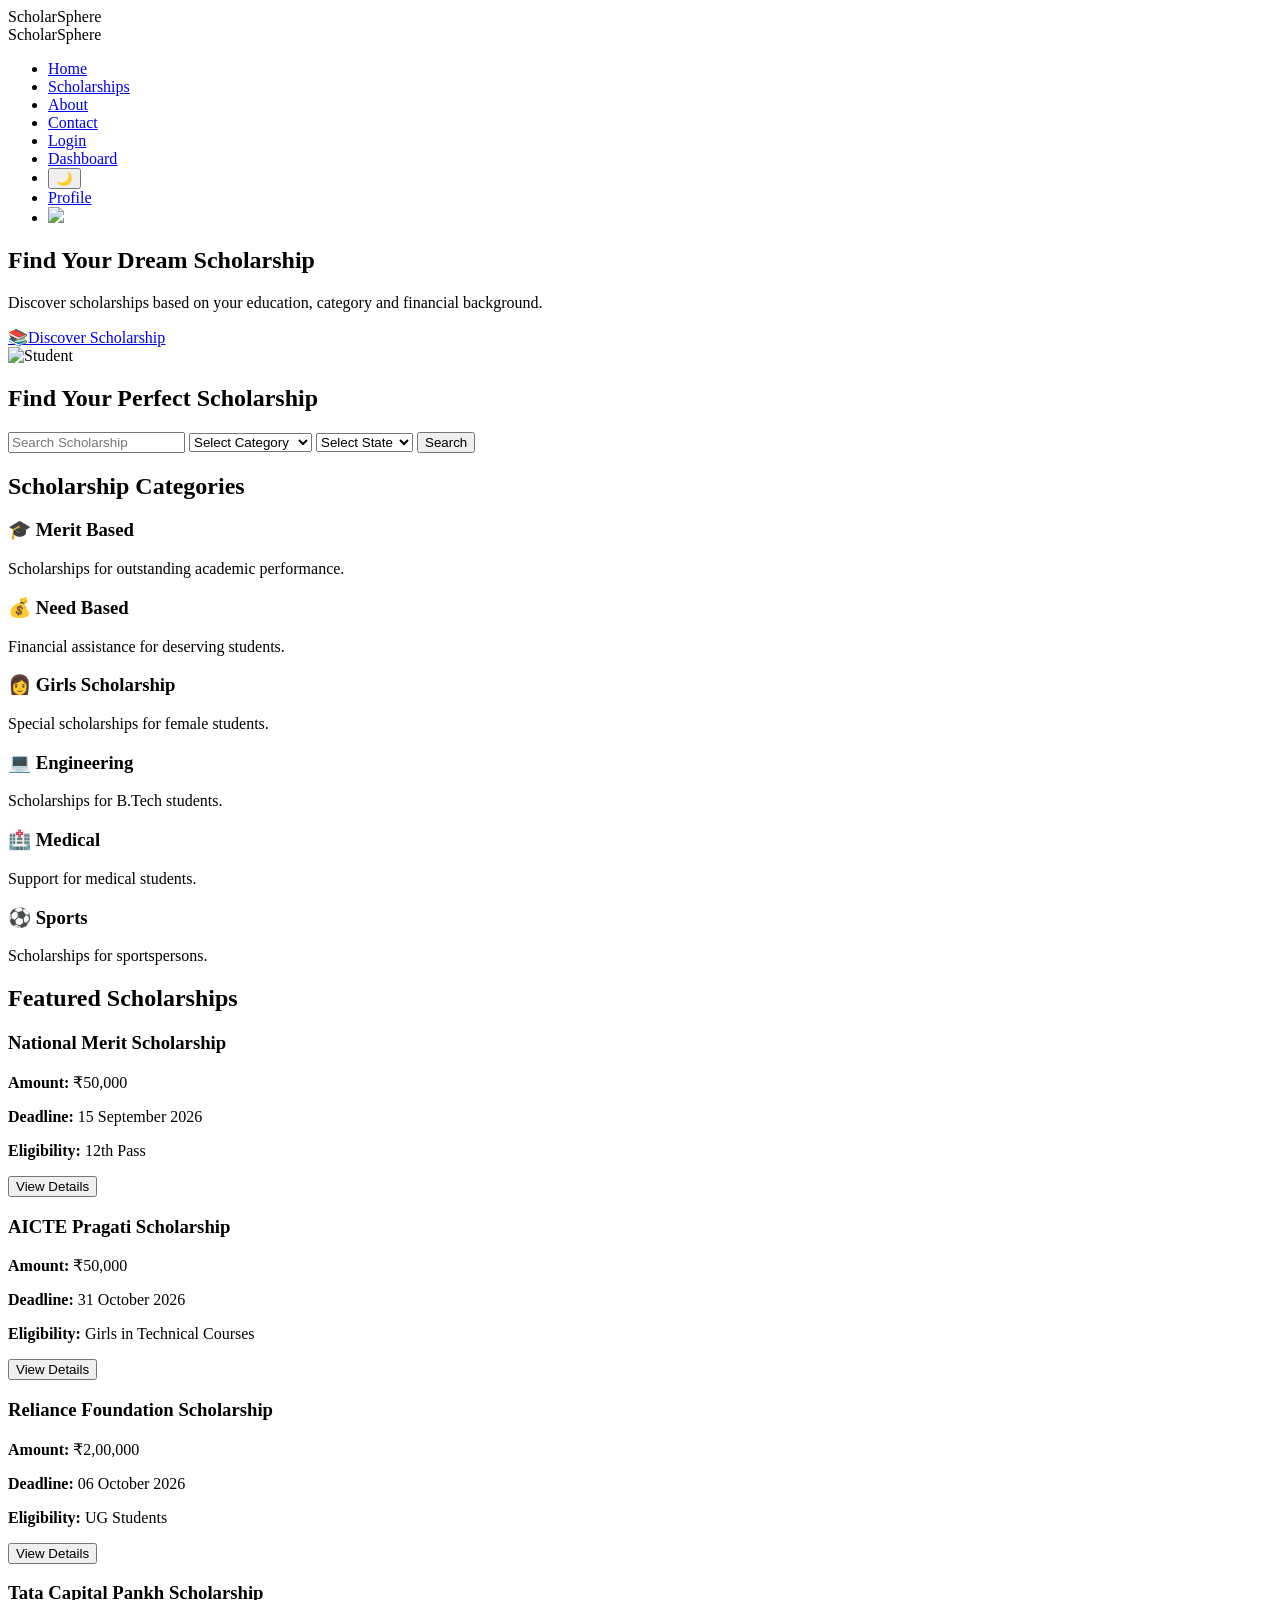
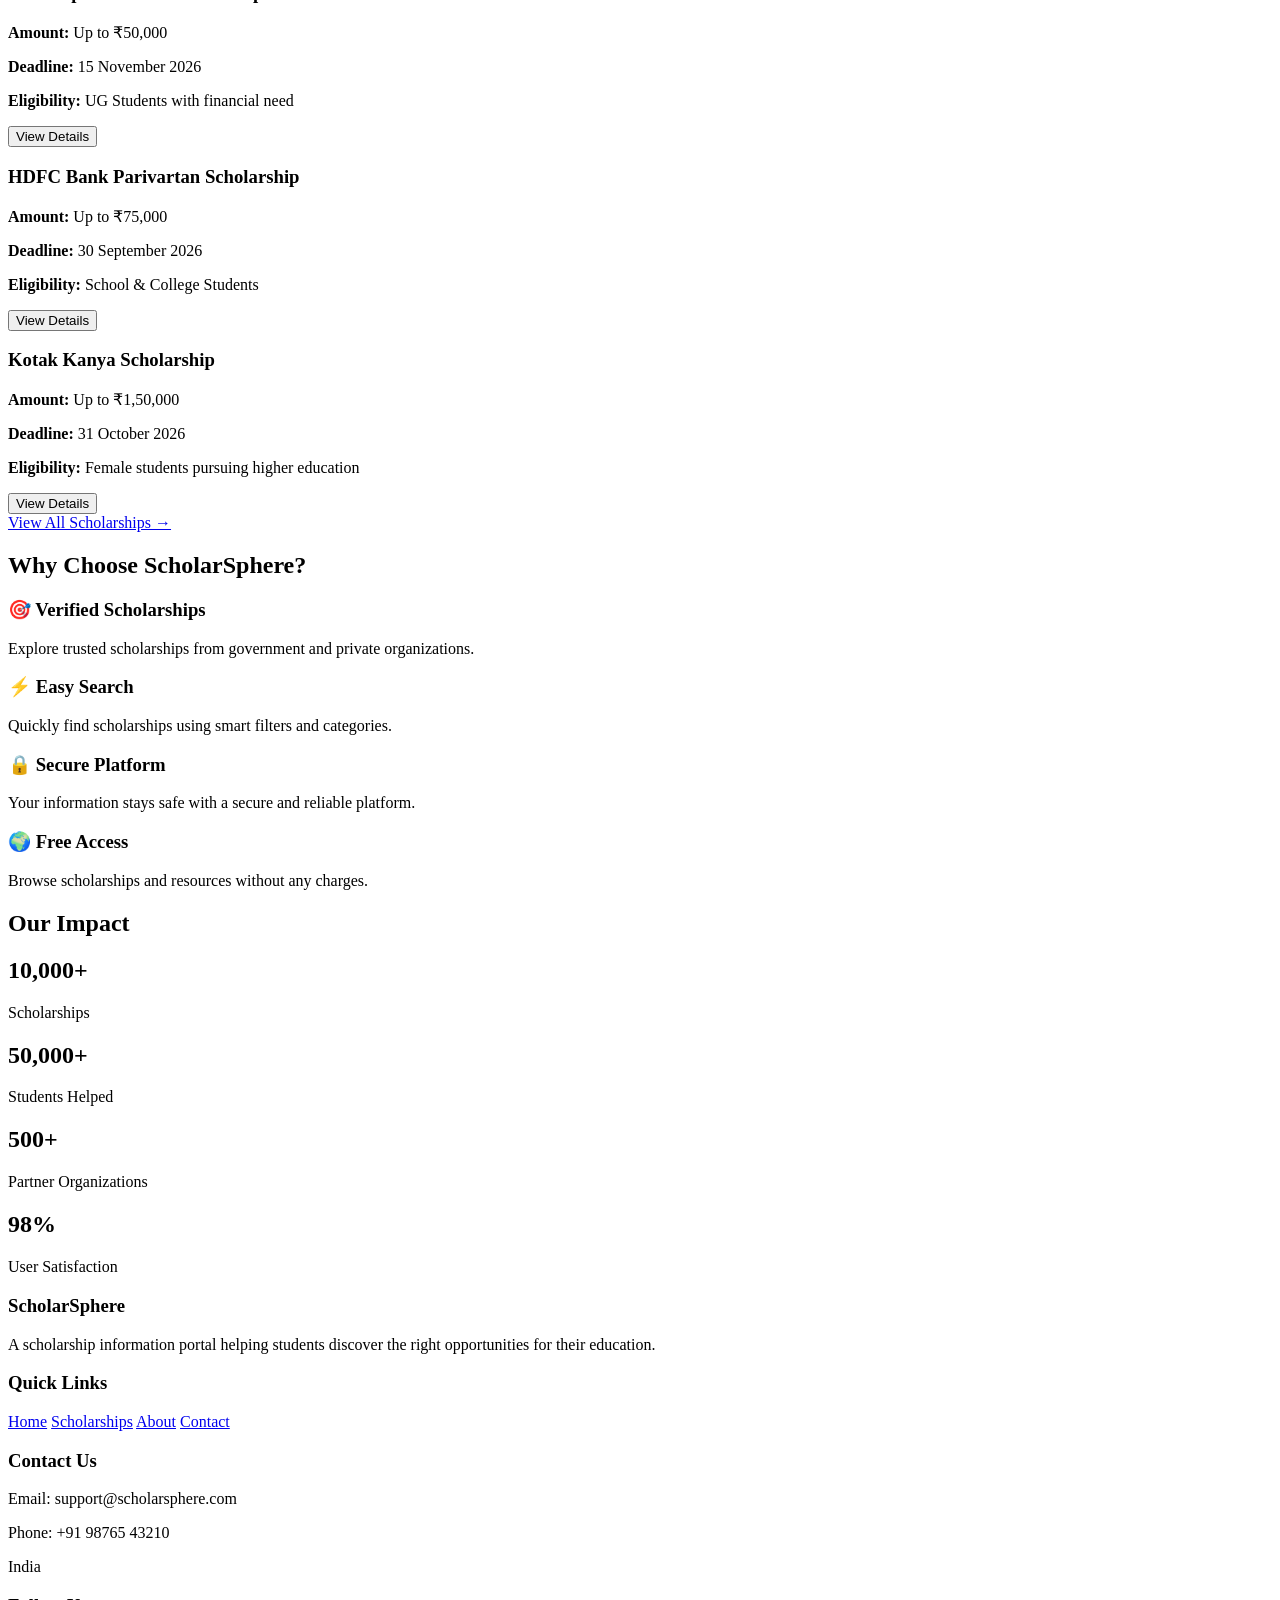
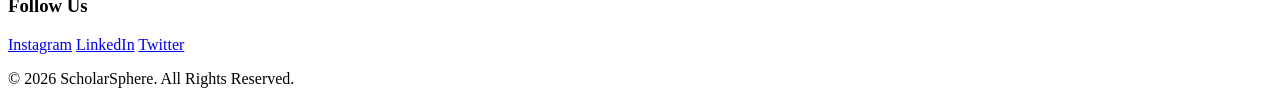
==== index.html @ 80c29203 "Upload latest ScholarSphere project" ====
<!DOCTYPE html>
<html lang="en">
<head>
    <meta charset="UTF-8">
    <meta name="viewport" content="width=device-width, initial-scale=1.0">
    <title>ScholarSphere - Scholarship Information Portal</title>

    <!-- Google Font -->
    <link rel="preconnect" href="https://fonts.googleapis.com">
    <link href="https://fonts.googleapis.com/css2?family=Poppins:wght@300;400;500;600;700&display=swap" rel="stylesheet">
    <link rel="stylesheet" href="https://unpkg.com/aos@2.3.4/dist/aos.css">
    

    <!-- CSS -->
    <link rel="stylesheet" href="css/style.css">
</head>

<body>
    <div class="loader">

    <div class="loader-logo">
        ScholarSphere
    </div>

    <div class="spinner"></div>

</div>

<header>

<nav class="navbar">

<div class="logo">
ScholarSphere
</div>

<ul class="nav-links">

    
<li><a href="home.html">Home</a></li>

<li><a href="scholarships.html">Scholarships</a></li>

<li><a href="about.html">About</a></li>

<li><a href="contact.html">Contact</a></li>

<li><a href="login.html">Login</a></li>

<li><a href="dashboard.html">Dashboard</a></li>

<li>
<button id="darkToggle" class="dark-toggle">
🌙
</button>
</li> 

<li><a href="profile.html">Profile</a></li>

<li>
    <a href="profile.html">
        <img src="images/profile.png" id="navProfileImage" class="nav-profile">
    </a>
</li>
</ul>

</nav>

</header>

<section class="hero" data-aos="fade-up">

<div class="hero-text">

<h1>
Find Your Dream Scholarship
</h1>

<p>
Discover scholarships based on your education, category and financial background.
</p>

<a href="scholarships.html" class="btn">
    📚Discover Scholarship
</a>
</div>

<div class="hero-image">

<img src="images/student.png" alt="Student">

</div>



  </section>

<!-- Search Section --> 

<section class="search-section" data-aos="fade-up">
<h2>Find Your Perfect Scholarship</h2>

<div class="search-box home-search">

<input id="homeSearchInput" type="text" placeholder="Search Scholarship">

<select id="categoryFilter">

<option value="all">Select Category</option>

<option value="merit">Merit Based</option>

<option value="need">Need Based</option>

<option value="girls">Girls Scholarship</option>

<option value="engineering">Engineering</option>

<option value="medical">Medical</option>

<option value="sports">Sports</option>

<option value="government">Government</option>

<option value="private">Private</option>

</select>

<select>
<option>Select State</option>
<option>Rajasthan</option>
<option>Delhi</option>
<option>Punjab</option>
<option>Maharashtra</option>
<option>Gujarat</option>
</select>

<button>Search</button>

</div>

</section>

<!-- Scholarship Categories -->

<section class="categories" data-aos="zoom-in">
<h2>Scholarship Categories</h2>

<div class="category-container">

<div class="category-card">
<h3>🎓 Merit Based</h3>
<p>Scholarships for outstanding academic performance.</p>
</div>

<div class="category-card">
<h3>💰 Need Based</h3>
<p>Financial assistance for deserving students.</p>
</div>

<div class="category-card">
<h3>👩 Girls Scholarship</h3>
<p>Special scholarships for female students.</p>
</div>

<div class="category-card">
<h3>💻 Engineering</h3>
<p>Scholarships for B.Tech students.</p>
</div>

<div class="category-card">
<h3>🏥 Medical</h3>
<p>Support for medical students.</p>
</div>

<div class="category-card">
<h3>⚽ Sports</h3>
<p>Scholarships for sportspersons.</p>
</div>

</div>

</section>

<!-- Featured Scholarships -->

<section class="featured" data-aos="fade-right">
<h2>Featured Scholarships</h2>

<div class="scholarship-container">

<div class="scholarship-card">
<h3>National Merit Scholarship</h3>
<p><strong>Amount:</strong> ₹50,000</p>
<p><strong>Deadline:</strong> 15 September 2026</p>
<p><strong>Eligibility:</strong> 12th Pass</p>
<button>View Details</button>
</div>

<div class="scholarship-card">
<h3>AICTE Pragati Scholarship</h3>
<p><strong>Amount:</strong> ₹50,000</p>
<p><strong>Deadline:</strong> 31 October 2026</p>
<p><strong>Eligibility:</strong> Girls in Technical Courses</p>
<button>View Details</button>
</div>

<div class="scholarship-card">
<h3>Reliance Foundation Scholarship</h3>
<p><strong>Amount:</strong> ₹2,00,000</p>
<p><strong>Deadline:</strong> 06 October 2026</p>
<p><strong>Eligibility:</strong> UG Students</p>
<button>View Details</button>
</div>

<div class="scholarship-card">
<h3>Tata Capital Pankh Scholarship</h3>
<p><strong>Amount:</strong> Up to ₹50,000</p>
<p><strong>Deadline:</strong> 15 November 2026</p>
<p><strong>Eligibility:</strong> UG Students with financial need</p>
<button>View Details</button>
</div>


<div class="scholarship-card">
<h3>HDFC Bank Parivartan Scholarship</h3>
<p><strong>Amount:</strong> Up to ₹75,000</p>
<p><strong>Deadline:</strong> 30 September 2026</p>
<p><strong>Eligibility:</strong> School & College Students</p>
<button>View Details</button>
</div>


<div class="scholarship-card">
<h3>Kotak Kanya Scholarship</h3>
<p><strong>Amount:</strong> Up to ₹1,50,000</p>
<p><strong>Deadline:</strong> 31 October 2026</p>
<p><strong>Eligibility:</strong> Female students pursuing higher education</p>
<button>View Details</button>
</div>



<a href="scholarships.html" class="view-btn">
    View All Scholarships →
</a>



</div>

</section>
<!-- Why Choose Us -->

<section class="why-us" data-aos="fade-left">

<h2>Why Choose ScholarSphere?</h2>

<div class="why-container">

<div class="why-card">
<h3>🎯 Verified Scholarships</h3>
<p>Explore trusted scholarships from government and private organizations.</p>
</div>

<div class="why-card">
<h3>⚡ Easy Search</h3>
<p>Quickly find scholarships using smart filters and categories.</p>
</div>

<div class="why-card">
<h3>🔒 Secure Platform</h3>
<p>Your information stays safe with a secure and reliable platform.</p>
</div>

<div class="why-card">
<h3>🌍 Free Access</h3>
<p>Browse scholarships and resources without any charges.</p>
</div>

</div>

</section>

<script src="https://unpkg.com/aos@2.3.4/dist/aos.js"></script>

<script>
AOS.init({
    duration:1000,
    once:true
});
</script>

<!-- Statistics Section -->

<section class="stats" data-aos="zoom-in">

    <h2>Our Impact</h2>

    <div class="stats-container">

        <div class="stat-card">
            <h1>10,000+</h1>
            <p>Scholarships</p>
        </div>

        <div class="stat-card">
            <h1>50,000+</h1>
            <p>Students Helped</p>
        </div>

        <div class="stat-card">
            <h1>500+</h1>
            <p>Partner Organizations</p>
        </div>

        <div class="stat-card">
            <h1>98%</h1>
            <p>User Satisfaction</p>
        </div>

    </div>

</section>

<script src="js/script.js"></script>

<footer class="footer">

<div class="footer-container">


<div class="footer-box">

<h3>ScholarSphere</h3>

<p>
A scholarship information portal helping students
discover the right opportunities for their education.
</p>

</div>



<div class="footer-box">

<h3>Quick Links</h3>

<a href="index.html">Home</a>

<a href="scholarships.html">Scholarships</a>

<a href="about.html">About</a>

<a href="contact.html">Contact</a>

</div>



<div class="footer-box">

<h3>Contact Us</h3>

<p>Email: support@scholarsphere.com</p>

<p>Phone: +91 98765 43210</p>

<p>India</p>

</div>



<div class="footer-box">

<h3>Follow Us</h3>

<a href="#">Instagram</a>

<a href="#">LinkedIn</a>

<a href="#">Twitter</a>

</div>


</div>



<div class="footer-bottom">

<p>
© 2026 ScholarSphere. All Rights Reserved.
</p>

</div>


</footer>
</body>
</html>
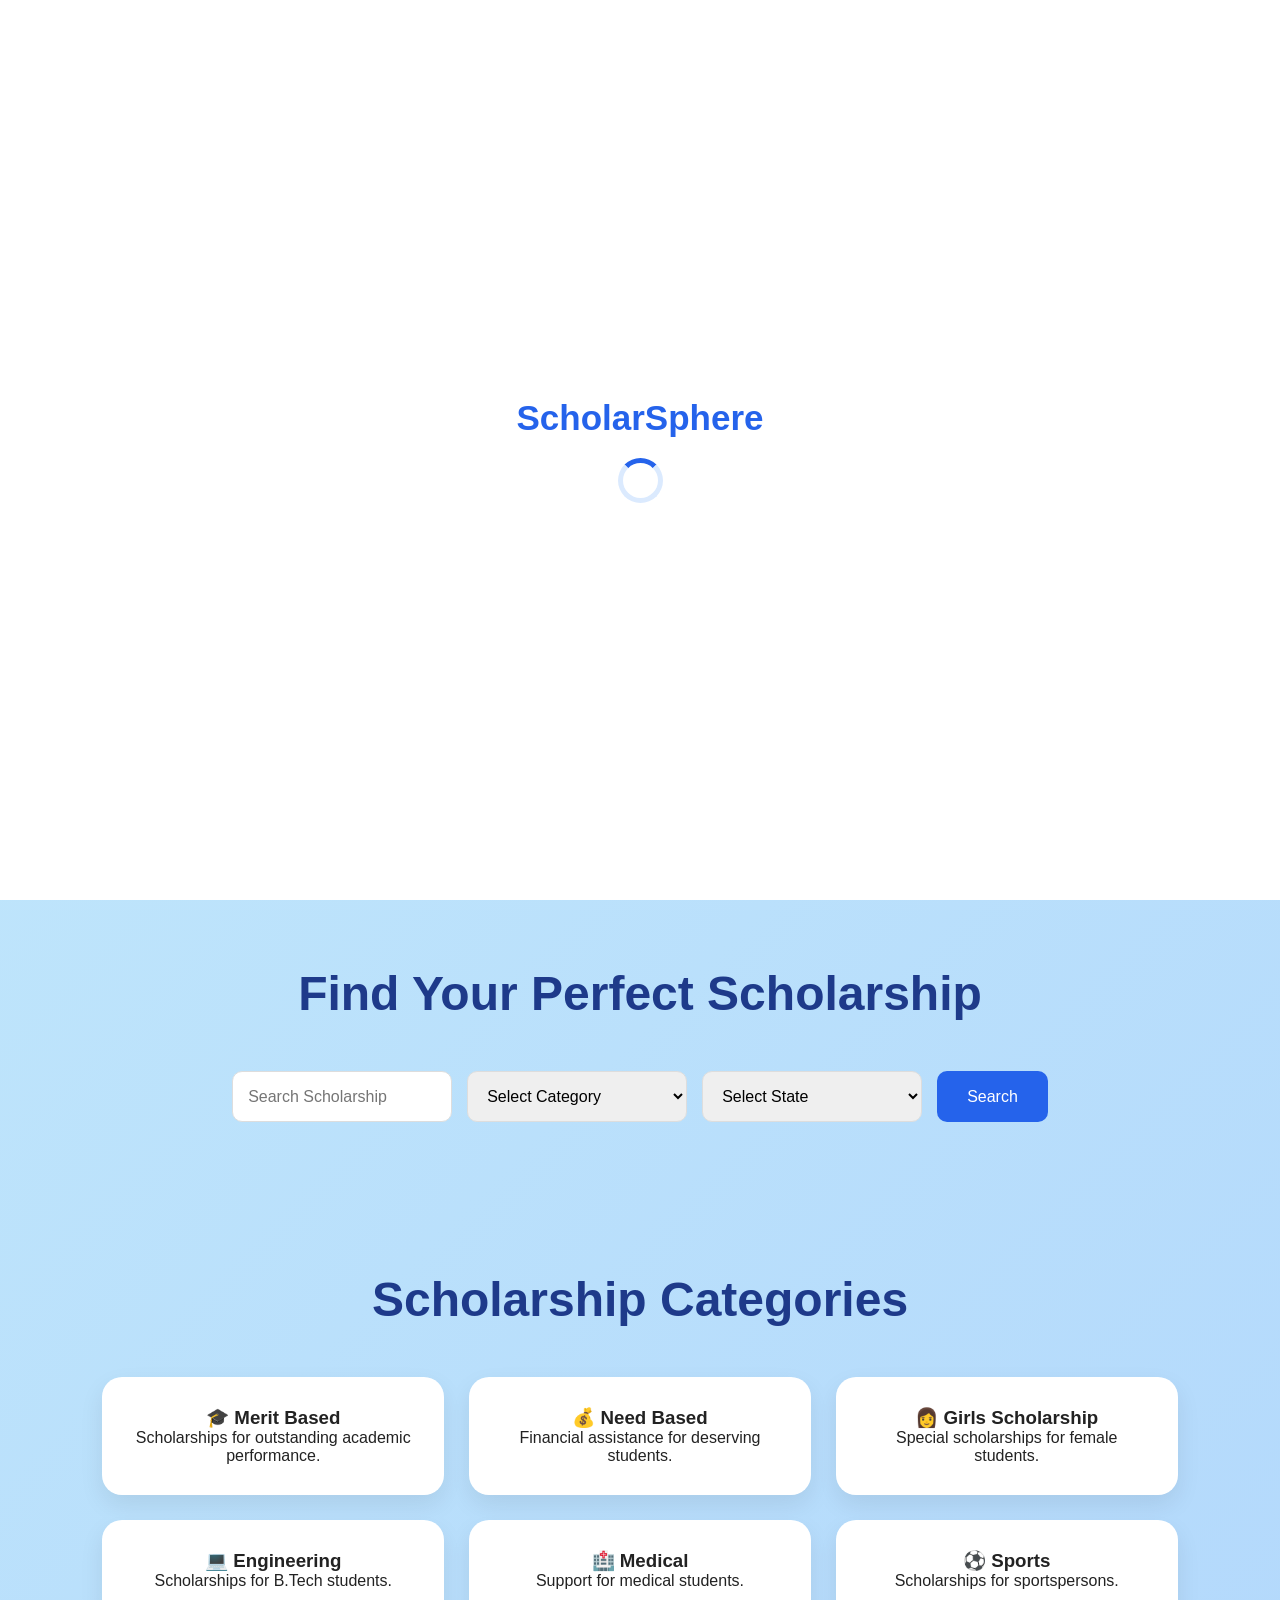
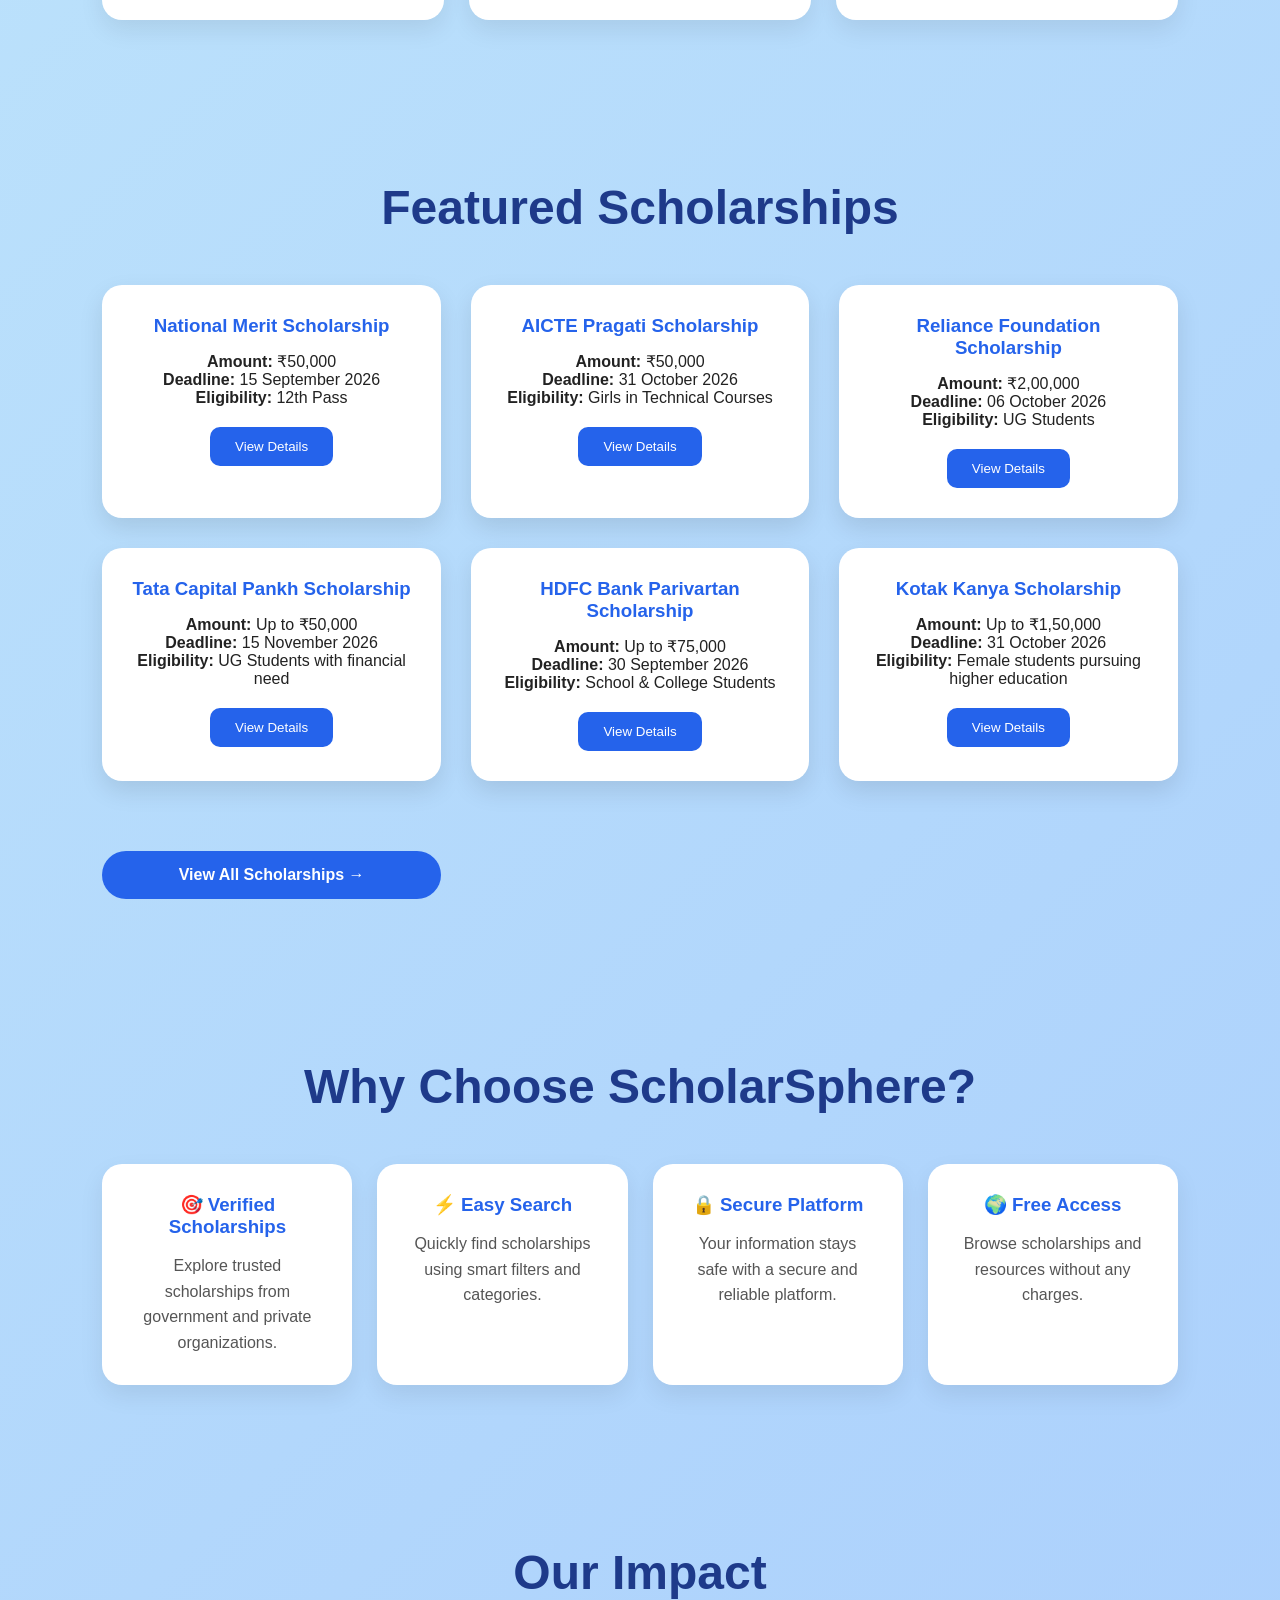
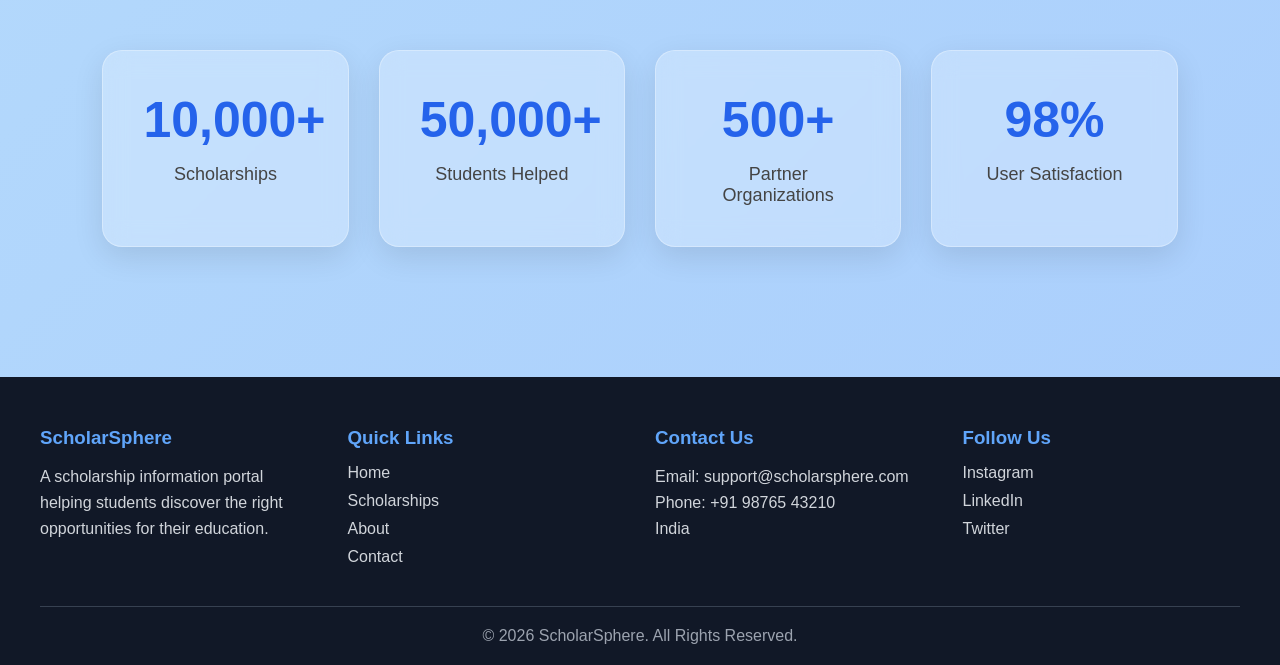
==== commit 8de6703c: "Update index.html" ====
--- a/index.html
+++ b/index.html
@@ -12,7 +12,8 @@
     
 
     <!-- CSS -->
-    <link rel="stylesheet" href="css/style.css">
+    <link rel="stylesheet" href="style.css">
+<link rel="stylesheet" href="responsive.css">
 </head>
 
 <body>
--- a/style.css
+++ b/style.css
@@ -0,0 +1,1488 @@
+/* Google Font */
+*{
+    margin:0;
+    padding:0;
+    box-sizing:border-box;
+    font-family:'Poppins',sans-serif;
+}
+
+body{
+    background: linear-gradient(-45deg, #ff9a9e, #fad0c4, #a1c4fd, #c2e9fb);
+    background-size: 400% 400%;
+    animation: bgMove 6s ease infinite;
+    color:#222;
+}
+/* Navbar */
+
+.navbar{
+    display:flex;
+    justify-content:space-between;
+    align-items:center;
+    padding:20px 8%;
+    background:linear-gradient(90deg,#2563eb,#4f46e5);
+    position:sticky;
+    top:0;
+    z-index:1000;
+}
+
+.logo{
+    color:white;
+    font-size:30px;
+    font-weight:700;
+}
+
+.nav-links{
+    display:flex;
+    list-style:none;
+}
+
+.nav-links li{
+    margin-left:30px;
+}
+
+.nav-links a{
+    color:white;
+    text-decoration:none;
+    font-weight:500;
+    transition:.3s;
+}
+
+.nav-links a:hover{
+    color:#ffd54f;
+}
+
+/* Hero Section */
+
+.hero{
+    display:flex;
+    justify-content:space-between;
+    align-items:center;
+    padding:70px 8%;
+    min-height:90vh;
+}
+
+.hero-text{
+    width:50%;
+}
+
+.hero-text h1{
+    font-size:55px;
+    background:linear-gradient(90deg,#2563eb,#7c3aed,#06b6d4);
+    background-size:300%;
+    -webkit-background-clip:text;
+    -webkit-text-fill-color:transparent;
+    animation:gradientText 5s linear infinite;
+    margin-bottom:20px;
+}
+
+@keyframes gradientText{
+
+0%{
+background-position:0%;
+}
+
+100%{
+background-position:300%;
+}
+
+}
+.hero-text p{
+    font-size:18px;
+    line-height:30px;
+    margin-bottom:35px;
+    color:#555;
+}
+
+.btn{
+    background:#2563eb;
+    color:white;
+    padding:15px 35px;
+    border-radius:50px;
+    text-decoration:none;
+    font-weight:600;
+    transition:.3s;
+}
+
+.btn:hover{
+    background:#1d4ed8;
+    box-shadow:0 10px 25px rgba(37,99,235,.3);
+}
+
+.hero-image{
+    width:45%;
+}
+
+.hero-image img{
+    width:100%;
+    border-radius:25px;
+    box-shadow:0 20px 40px rgba(0,0,0,.15);
+}
+
+/* Responsive */
+
+@media(max-width:768px){
+
+.hero{
+    flex-direction:column;
+    text-align:center;
+}
+
+.hero-text{
+    width:100%;
+}
+
+.hero-image{
+    width:90%;
+    margin-top:40px;
+}
+
+.hero-text h1{
+    font-size:40px;
+}
+
+.navbar{
+    flex-direction:column;
+}
+
+.nav-links{
+    margin-top:20px;
+}
+
+.nav-links li{
+    margin:0 10px;
+}
+
+}
+
+/* Search Section */
+
+.search-section{
+padding:70px 8%;
+text-align:center;
+background:transparent;
+}
+.search-box{
+display:flex;
+justify-content:center;
+gap:15px;
+margin-top:30px;
+flex-wrap:wrap;
+}
+
+.search-box input,
+.search-box select{
+padding:15px;
+width:220px;
+border:1px solid #ddd;
+border-radius:10px;
+font-size:16px;
+}
+
+.search-box button{
+padding:15px 30px;
+background:#2563eb;
+color:white;
+border:none;
+border-radius:10px;
+cursor:pointer;
+font-size:16px;
+}
+
+.search-box button:hover{
+background:#1d4ed8;
+}
+
+/* Categories */
+
+.categories{
+padding:80px 8%;
+background:transparent;
+text-align:center;
+}
+
+.category-container{
+display:grid;
+grid-template-columns:repeat(3,1fr);
+gap:25px;
+margin-top:40px;
+}
+
+.category-card{
+background:white;
+padding:30px;
+border-radius:20px;
+box-shadow:0 10px 25px rgba(0,0,0,.08);
+transition:.3s;
+}
+
+.category-card:hover{
+transform:translateY(-10px);
+}
+
+/* Featured */
+
+.featured{
+padding:80px 8%;
+text-align:center;
+}
+
+.scholarship-container{
+display:grid;
+grid-template-columns:repeat(3,1fr);
+gap:30px;
+margin-top:40px;
+}
+
+.scholarship-card{
+background:white;
+padding:30px;
+border-radius:20px;
+box-shadow:0 10px 30px rgba(0,0,0,.1);
+}
+
+.scholarship-card button{
+margin-top:20px;
+padding:12px 25px;
+background:#2563eb;
+color:white;
+border:none;
+border-radius:10px;
+cursor:pointer;
+}
+
+.scholarship-card button:hover{
+background:#1d4ed8;
+}
+
+/* Why Choose Us */
+
+.why-us{
+    padding:80px 8%;
+    background:transparent;
+    text-align:center;
+}
+
+.why-us h2{
+    font-size:36px;
+    color:#1e3a8a;
+    margin-bottom:40px;
+}
+
+.why-container{
+    display:grid;
+    grid-template-columns:repeat(auto-fit,minmax(250px,1fr));
+    gap:25px;
+}
+
+.why-card{
+    background:white;
+    padding:30px;
+    border-radius:20px;
+    box-shadow:0 10px 25px rgba(0,0,0,0.08);
+    transition:0.3s;
+}
+
+.why-card:hover{
+    transform:translateY(-10px);
+}
+
+.why-card h3{
+    color:#2563eb;
+    margin-bottom:15px;
+}
+
+.why-card p{
+    color:#555;
+    line-height:1.6;
+}
+
+.hero-image img{
+    width:100%;
+    border-radius:25px;
+    box-shadow:0 20px 40px rgba(0,0,0,.15);
+    animation: float 4s ease-in-out infinite;
+}
+
+@keyframes float{
+    0%{
+        transform:translateY(0px);
+    }
+    50%{
+        transform:translateY(-20px);
+    }
+    100%{
+        transform:translateY(0px);
+    }
+}
+@keyframes bgMove{
+
+0%{
+background-position:0% 50%;
+}
+
+50%{
+background-position:100% 50%;
+}
+
+100%{
+background-position:0% 50%;
+}
+
+}
+
+.hero{
+background:transparent;
+}
+
+/* Statistics */
+
+.stats{
+    padding:80px 8%;
+    text-align:center;
+}
+
+.stats h2{
+    font-size:40px;
+    color:#1e3a8a;
+    margin-bottom:50px;
+}
+
+.stats-container{
+    display:grid;
+    grid-template-columns:repeat(auto-fit,minmax(220px,1fr));
+    gap:30px;
+}
+
+.stat-card{
+    background:rgba(255,255,255,0.25);
+    backdrop-filter:blur(12px);
+    -webkit-backdrop-filter:blur(12px);
+    border-radius:20px;
+    padding:40px;
+    border:1px solid rgba(255,255,255,0.3);
+    transition:0.4s;
+    box-shadow:0 10px 30px rgba(0,0,0,0.1);
+}
+
+.stat-card:hover{
+    transform:translateY(-15px) scale(1.05);
+    box-shadow:0 20px 40px rgba(37,99,235,0.25);
+}
+
+.stat-card h1{
+    font-size:50px;
+    color:#2563eb;
+}
+
+.stat-card p{
+    margin-top:15px;
+    font-size:18px;
+    color:#444;
+}
+
+
+.search-section h2,
+.categories h2,
+.featured h2,
+.why-us h2,
+.stats h2{
+    width:100%;
+    display:block;
+    text-align:center !important;
+    font-size:48px;
+    font-weight:700;
+    margin:0 auto 50px auto;
+    color:#1e3a8a;
+}
+
+.scholarship-card{
+    transition:0.4s;
+}
+
+.scholarship-card:hover{
+    transform:translateY(-12px);
+    box-shadow:0 20px 40px rgba(37,99,235,0.25);
+}
+
+@media(max-width:900px){
+
+.scholarship-container{
+    grid-template-columns:repeat(2,1fr);
+}
+
+}
+
+@media(max-width:600px){
+
+.scholarship-container{
+    grid-template-columns:1fr;
+}
+
+}
+
+@media(max-width:900px){
+
+.category-container{
+    grid-template-columns:repeat(2,1fr);
+}
+
+}
+
+@media(max-width:600px){
+
+.category-container{
+    grid-template-columns:1fr;
+}
+
+}
+
+/* All Scholarships Page */
+
+.all-scholarships{
+    padding:80px 8%;
+    text-align:center;
+}
+
+.all-scholarships h1{
+    font-size:48px;
+    color:#1e3a8a;
+}
+
+
+.all-search{
+    margin:40px 0;
+    display:flex;
+    justify-content:center;
+    gap:15px;
+    flex-wrap:wrap;
+}
+
+
+.all-search input,
+.all-search select{
+    padding:15px;
+    width:250px;
+    border-radius:10px;
+    border:1px solid #ddd;
+}
+
+
+.all-search button{
+    padding:15px 30px;
+    background:#2563eb;
+    color:white;
+    border:none;
+    border-radius:10px;
+}
+
+
+.all-scholarship-container{
+    display:grid;
+    grid-template-columns:repeat(3,1fr);
+    gap:30px;
+}
+
+.view-btn{
+    display:inline-block;
+    margin-top:40px;
+    padding:15px 35px;
+    background:#2563eb;
+    color:white;
+    text-decoration:none;
+    border-radius:50px;
+    font-weight:600;
+    transition:.3s;
+}
+
+.view-btn:hover{
+    background:#1d4ed8;
+    transform:scale(1.05);
+}
+
+/* All Scholarships Page */
+
+.all-scholarships{
+    padding:80px 8%;
+    text-align:center;
+}
+
+.all-scholarships h1{
+    font-size:48px;
+    color:#1e3a8a;
+    margin-bottom:15px;
+}
+
+.all-scholarships p{
+    color:#555;
+    font-size:18px;
+}
+
+
+.all-search{
+    margin:40px 0;
+    display:flex;
+    justify-content:center;
+    gap:15px;
+    flex-wrap:wrap;
+}
+
+
+.all-search input,
+.all-search select{
+    padding:15px;
+    width:250px;
+    border-radius:10px;
+    border:1px solid #ddd;
+    font-size:16px;
+}
+
+
+.all-search button{
+    padding:15px 30px;
+    background:#2563eb;
+    color:white;
+    border:none;
+    border-radius:10px;
+    cursor:pointer;
+}
+
+
+.all-scholarship-container{
+    display:grid;
+    grid-template-columns:repeat(3,1fr);
+    gap:30px;
+    margin-top:50px;
+    justify-items:center;
+}
+
+.all-scholarship-container .scholarship-card{
+    width:100%;
+}
+.scholarship-card{
+    background:white;
+    padding:30px;
+    border-radius:20px;
+    box-shadow:0 10px 25px rgba(0,0,0,0.1);
+    transition:.3s;
+}
+
+
+.scholarship-card:hover{
+    transform:translateY(-10px);
+    box-shadow:0 20px 35px rgba(37,99,235,.2);
+}
+
+
+.scholarship-card h3{
+    color:#2563eb;
+    margin-bottom:15px;
+}
+
+
+.scholarship-card button{
+    margin-top:20px;
+    padding:12px 25px;
+    background:#2563eb;
+    color:white;
+    border:none;
+    border-radius:10px;
+}
+
+
+@media(max-width:900px){
+
+.all-scholarship-container{
+    grid-template-columns:repeat(2,1fr);
+}
+
+}
+
+
+@media(max-width:600px){
+
+.all-scholarship-container{
+    grid-template-columns:1fr;
+}
+
+}
+
+.all-scholarship-container{
+    display:grid !important;
+    grid-template-columns:repeat(3, 1fr) !important;
+    gap:30px !important;
+    width:100%;
+}
+
+
+.all-scholarship-container .scholarship-card{
+    width:100% !important;
+}
+
+.details-section{
+
+padding:80px 8%;
+background:#f5f8ff;
+min-height:90vh;
+
+}
+
+
+.details-card{
+
+background:white;
+padding:40px;
+border-radius:25px;
+max-width:800px;
+margin:auto;
+box-shadow:0 15px 35px rgba(0,0,0,0.1);
+
+}
+
+
+.details-card h1{
+
+color:#1e3a8a;
+font-size:40px;
+margin-bottom:20px;
+
+}
+
+
+.details-card h2{
+
+margin-top:30px;
+color:#2563eb;
+
+}
+
+
+.details-card p,
+.details-card li{
+
+color:#555;
+line-height:1.8;
+
+}
+
+
+.tag{
+
+display:inline-block;
+background:#dbeafe;
+padding:8px 18px;
+border-radius:20px;
+color:#2563eb !important;
+
+}
+
+
+.apply-btn{
+
+margin-top:30px;
+padding:15px 35px;
+border:none;
+border-radius:30px;
+background:#2563eb;
+color:white;
+font-size:16px;
+cursor:pointer;
+
+}
+
+
+.apply-btn:hover{
+
+background:#1d4ed8;
+
+}
+
+.apply-btn-new{
+    display:inline-flex;
+    align-items:center;
+    justify-content:center;
+    padding:11px 24px;
+    margin-top:12px;
+    background:#2563eb;
+    color:white;
+    text-decoration:none;
+    border-radius:8px;
+    font-size:15px;
+    font-weight:600;
+    border:2px solid #2563eb;
+    transition:0.3s ease;
+}
+
+.apply-btn-new:hover{
+    background:white;
+    color:#2563eb;
+    transform:translateY(-2px);
+}
+
+.dark-toggle{
+    background:none;
+    border:none;
+    font-size:22px;
+    cursor:pointer;
+}
+
+
+/* Dark Mode */
+
+.dark-mode{
+    background:#111827;
+    color:white;
+}
+
+
+/* Sections */
+
+.dark-mode .navbar{
+    background:#0f172a;
+}
+
+.dark-mode .scholarship-card,
+.dark-mode .category-card,
+.dark-mode .why-card,
+.dark-mode .stat-card{
+    background:#1e293b;
+    color:white;
+}
+
+
+.dark-mode p{
+    color:#d1d5db;
+}
+
+
+.dark-mode h1,
+.dark-mode h2,
+.dark-mode h3{
+    color:white;
+}
+
+
+.dark-mode input,
+.dark-mode select{
+    background:#1e293b;
+    color:white;
+    border:1px solid #475569;
+}
+
+.auth-section{
+
+min-height:80vh;
+display:flex;
+justify-content:center;
+align-items:center;
+
+}
+
+
+.auth-card{
+
+width:380px;
+padding:40px;
+
+background:white;
+
+border-radius:20px;
+
+box-shadow:0 10px 30px rgba(0,0,0,0.15);
+
+text-align:center;
+
+}
+
+
+.auth-card h1{
+
+color:#2563eb;
+
+}
+
+
+.auth-card input{
+
+width:100%;
+padding:14px;
+
+margin:10px 0;
+
+border-radius:10px;
+
+border:1px solid #ddd;
+
+font-size:15px;
+
+}
+
+
+.auth-card button{
+
+width:100%;
+
+padding:14px;
+
+margin-top:15px;
+
+background:#2563eb;
+
+color:white;
+
+border:none;
+
+border-radius:10px;
+
+font-weight:600;
+
+cursor:pointer;
+
+}
+
+
+.auth-card button:hover{
+
+background:#1d4ed8;
+
+}
+
+
+.auth-card a{
+
+color:#2563eb;
+
+text-decoration:none;
+
+}
+/* Contact & About Pages */
+
+
+.contact-section,
+.about-section{
+
+min-height:80vh;
+
+display:flex;
+
+justify-content:center;
+
+align-items:center;
+
+padding:40px;
+
+}
+
+
+
+.contact-card,
+.about-card{
+
+width:600px;
+
+background:white;
+
+padding:40px;
+
+border-radius:20px;
+
+box-shadow:0 10px 30px rgba(0,0,0,0.15);
+
+}
+
+
+
+.contact-card h1,
+.about-card h1{
+
+color:#2563eb;
+
+text-align:center;
+
+}
+
+
+
+.contact-card input,
+.contact-card textarea{
+
+width:100%;
+
+padding:14px;
+
+margin:10px 0;
+
+border-radius:10px;
+
+border:1px solid #ddd;
+
+font-size:15px;
+
+}
+
+
+
+.contact-card textarea{
+
+height:120px;
+
+resize:none;
+
+}
+
+
+
+.contact-card button{
+
+width:100%;
+
+padding:14px;
+
+background:#2563eb;
+
+color:white;
+
+border:none;
+
+border-radius:10px;
+
+font-weight:600;
+
+cursor:pointer;
+
+}
+
+.contact-card button:hover{
+
+background:#1d4ed8;
+
+}
+
+
+
+.about-card h2{
+
+color:#2563eb;
+
+margin-top:25px;
+
+}
+
+
+
+.about-card li{
+
+margin:12px 0;
+
+}
+.footer{
+
+background:#111827;
+
+color:white;
+
+padding:50px 40px 20px;
+
+margin-top:50px;
+
+}
+
+
+.footer-container{
+
+display:grid;
+
+grid-template-columns:repeat(4,1fr);
+
+gap:30px;
+
+max-width:1200px;
+
+margin:auto;
+
+}
+
+
+.footer-box h3{
+
+color:#60a5fa;
+
+margin-bottom:15px;
+
+}
+
+
+.footer-box p{
+
+color:#d1d5db;
+
+line-height:1.6;
+
+}
+
+
+.footer-box a{
+
+display:block;
+
+color:#d1d5db;
+
+text-decoration:none;
+
+margin:10px 0;
+
+transition:0.3s;
+
+}
+
+
+.footer-box a:hover{
+
+color:white;
+
+transform:translateX(5px);
+
+}
+
+
+
+.footer-bottom{
+
+text-align:center;
+
+border-top:1px solid #374151;
+
+margin-top:30px;
+
+padding-top:20px;
+
+color:#9ca3af;
+
+}
+
+
+
+/* Mobile */
+
+@media(max-width:768px){
+
+.footer-container{
+
+grid-template-columns:1fr;
+
+}
+
+}
+.dashboard{
+
+padding:50px;
+
+text-align:center;
+
+}
+
+
+.dashboard h1{
+
+color:#2563eb;
+
+}
+
+
+
+.dashboard-container{
+
+display:grid;
+
+grid-template-columns:repeat(2,1fr);
+
+gap:30px;
+
+margin-top:40px;
+
+}
+
+
+
+.dashboard-card{
+
+background:white;
+
+padding:30px;
+
+border-radius:20px;
+
+box-shadow:0 10px 25px rgba(0,0,0,0.15);
+
+text-align:left;
+
+}
+
+
+
+.dashboard-card h2{
+
+color:#2563eb;
+
+}
+
+
+
+.dashboard-card button{
+
+padding:10px 20px;
+
+background:#2563eb;
+
+color:white;
+
+border:none;
+
+border-radius:8px;
+
+cursor:pointer;
+
+}
+
+
+
+.dashboard-card button:hover{
+
+background:#1d4ed8;
+
+}
+
+
+
+@media(max-width:768px){
+
+.dashboard-container{
+
+grid-template-columns:1fr;
+
+}
+
+}
+/* Loading Animation */
+
+.loader{
+
+position:fixed;
+
+top:0;
+left:0;
+
+width:100%;
+height:100vh;
+
+background:#ffffff;
+
+display:flex;
+
+flex-direction:column;
+
+justify-content:center;
+
+align-items:center;
+
+z-index:9999;
+
+transition:0.5s;
+
+}
+
+
+.loader-logo{
+
+font-size:35px;
+
+font-weight:700;
+
+color:#2563eb;
+
+animation:pulse 1.5s infinite;
+
+}
+
+
+.spinner{
+
+width:45px;
+
+height:45px;
+
+border:5px solid #dbeafe;
+
+border-top:5px solid #2563eb;
+
+border-radius:50%;
+
+margin-top:20px;
+
+animation:spin 1s linear infinite;
+
+}
+
+
+
+@keyframes spin{
+
+100%{
+
+transform:rotate(360deg);
+
+}
+
+}
+
+
+
+@keyframes pulse{
+
+50%{
+
+opacity:0.5;
+
+}
+
+}
+
+
+
+.loader.hide{
+
+opacity:0;
+
+visibility:hidden;
+
+}
+
+
+
+/* Dark mode */
+
+.dark-mode .loader{
+
+background:#020617;
+
+}
+/* Profile Page */
+
+.profile-section{
+    min-height:80vh;
+    display:flex;
+    justify-content:center;
+    align-items:center;
+    padding:50px 8%;
+}
+
+.profile-card{
+
+    width:500px;
+    background:white;
+    padding:40px;
+    border-radius:25px;
+    text-align:center;
+    box-shadow:0 10px 30px rgba(0,0,0,0.15);
+
+}
+
+
+.profile-img{
+
+    width:120px;
+    height:120px;
+    border-radius:50%;
+    object-fit:cover;
+    margin-bottom:20px;
+
+}
+
+
+.profile-card h1{
+
+    color:#2563eb;
+    margin-bottom:10px;
+
+}
+
+
+.email{
+
+    color:#555;
+    margin-bottom:30px;
+
+}
+
+
+.profile-info{
+
+    display:grid;
+    grid-template-columns:repeat(2,1fr);
+    gap:20px;
+    text-align:left;
+
+}
+
+
+.profile-info div{
+
+    background:#f8fafc;
+    padding:15px;
+    border-radius:15px;
+
+}
+
+
+.profile-info h3{
+
+    color:#2563eb;
+    font-size:16px;
+
+}
+
+
+.profile-info p{
+
+    color:#555;
+    margin-top:5px;
+
+}
+
+
+.edit-btn{
+
+    margin-top:30px;
+    padding:12px 35px;
+    background:#2563eb;
+    color:white;
+    border:none;
+    border-radius:30px;
+    cursor:pointer;
+    font-size:16px;
+
+}
+
+
+.edit-btn:hover{
+
+    background:#1d4ed8;
+
+}
+
+
+@media(max-width:600px){
+
+.profile-info{
+    grid-template-columns:1fr;
+}
+
+.profile-card{
+    width:100%;
+}
+
+}
+/* Navbar Profile Logo */
+
+.nav-profile{
+
+    width:40px;
+    height:40px;
+    border-radius:50%;
+    object-fit:cover;
+    border:2px solid white;
+    transition:0.3s;
+
+}
+
+
+.nav-profile:hover{
+
+    transform:scale(1.1);
+
+}
+.edit-box{
+
+display:none;
+position:fixed;
+top:0;
+left:0;
+width:100%;
+height:100vh;
+background:rgba(0,0,0,0.5);
+justify-content:center;
+align-items:center;
+z-index:2000;
+
+}
+
+
+.edit-card{
+
+background:white;
+padding:35px;
+width:400px;
+border-radius:20px;
+text-align:center;
+
+}
+
+
+.edit-card input{
+
+width:100%;
+padding:12px;
+margin:8px 0;
+border-radius:10px;
+border:1px solid #ddd;
+
+}
+
+
+.save-btn {
+    background: transparent;
+    border: none;
+    outline: none;
+    font-size: 28px;
+    cursor: pointer;
+    padding: 5px;
+}
+.save-btn.saved {
+    color: red;
+}
+.details-btn {
+    display: inline-block;
+    padding: 10px 22px;
+    margin: 10px 5px;
+    background: white;
+    color: #2563eb;
+    border: 2px solid #2563eb;
+    border-radius: 8px;
+    text-decoration: none;
+    font-weight: 600;
+    font-size: 14px;
+    transition: 0.3s ease;
+}
+
+.details-btn:hover {
+    background: #2563eb;
+    color: white;
+    transform: translateY(-2px);
+}
+.btn {
+    display: inline-block;
+    padding: 12px 28px;
+    background: #2563eb;
+    color: white;
+    text-decoration: none;
+    border-radius: 8px;
+    font-weight: 600;
+    margin-top: 20px;
+    position: relative;
+    z-index: 10;
+    transition: 0.3s;
+}
+
+.btn:hover {
+    background: #1d4ed8;
+    transform: translateY(-3px);
+}
--- a/responsive.css
+++ b/responsive.css
@@ -0,0 +1,21 @@
+@media(max-width:768px){
+
+.hero h1{
+
+font-size:36px;
+
+}
+
+.hero p{
+
+font-size:18px;
+
+}
+
+.navbar-brand{
+
+font-size:22px;
+
+}
+
+}
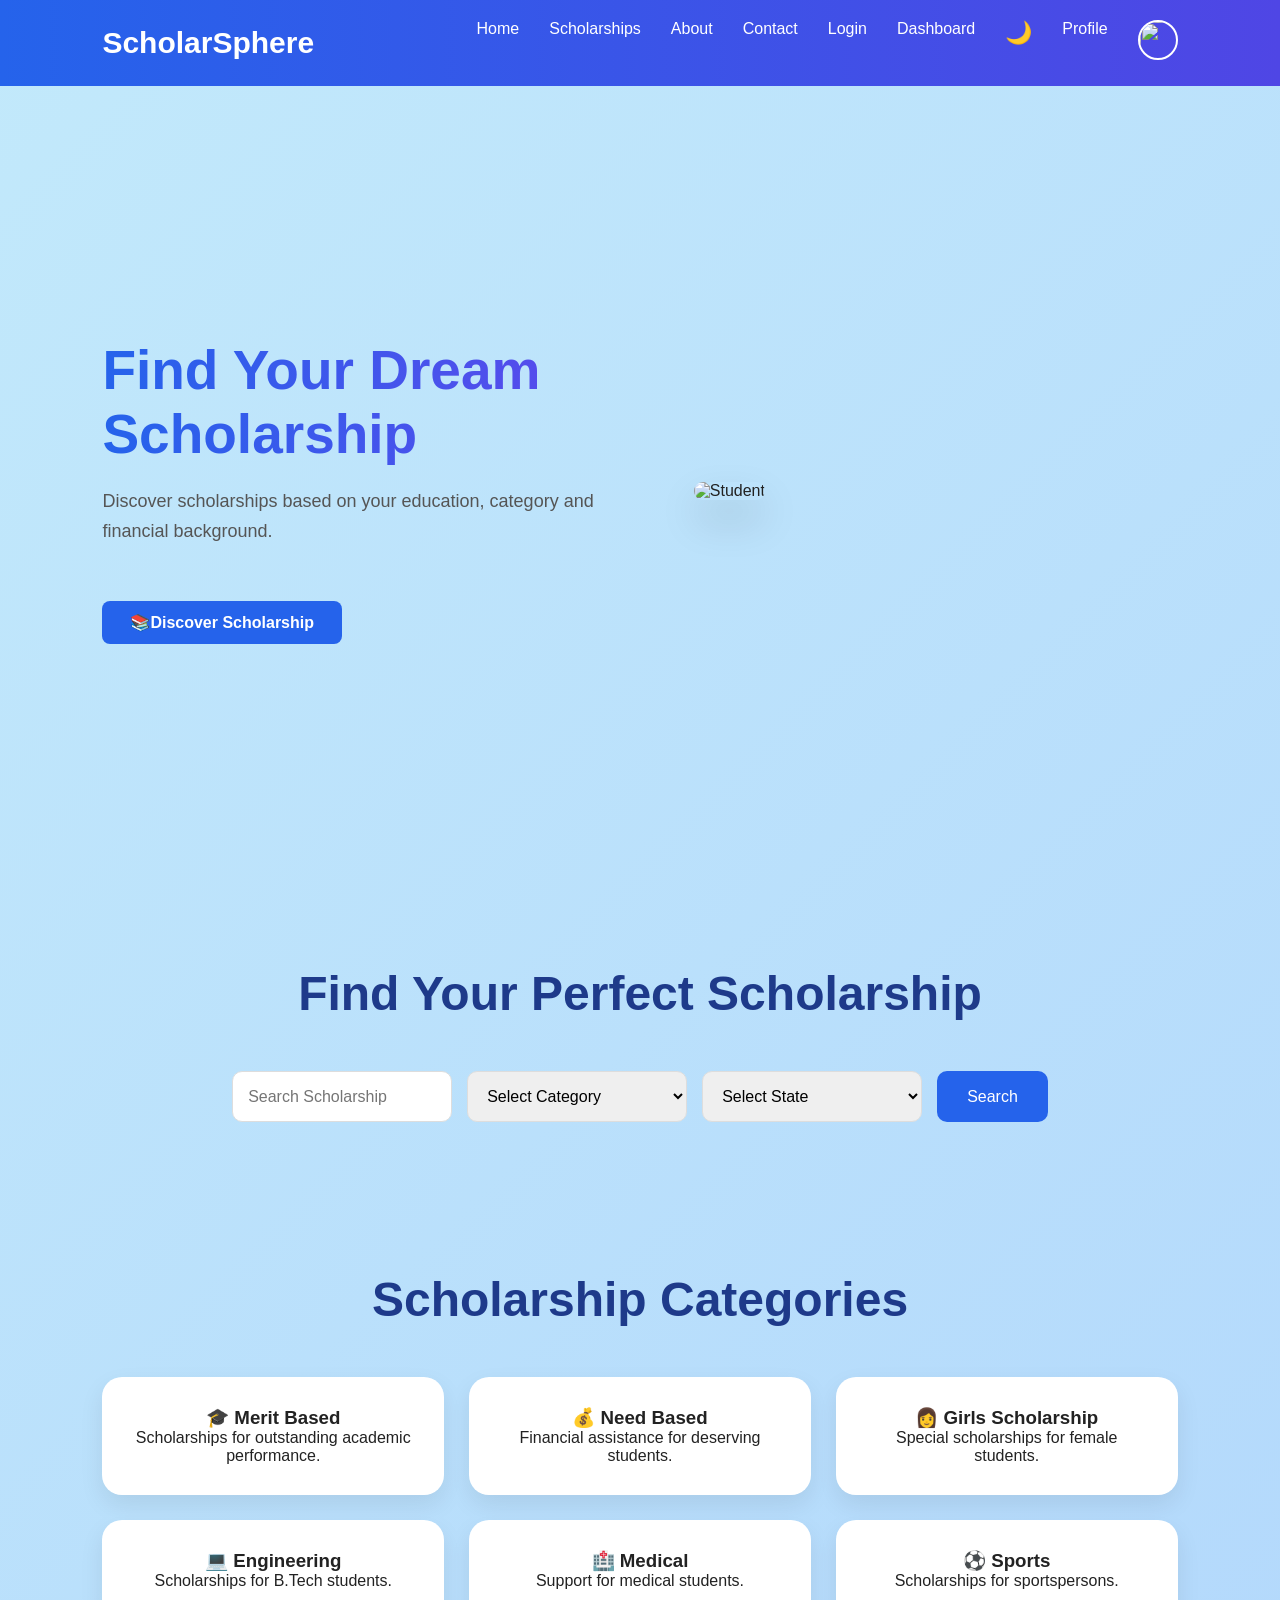
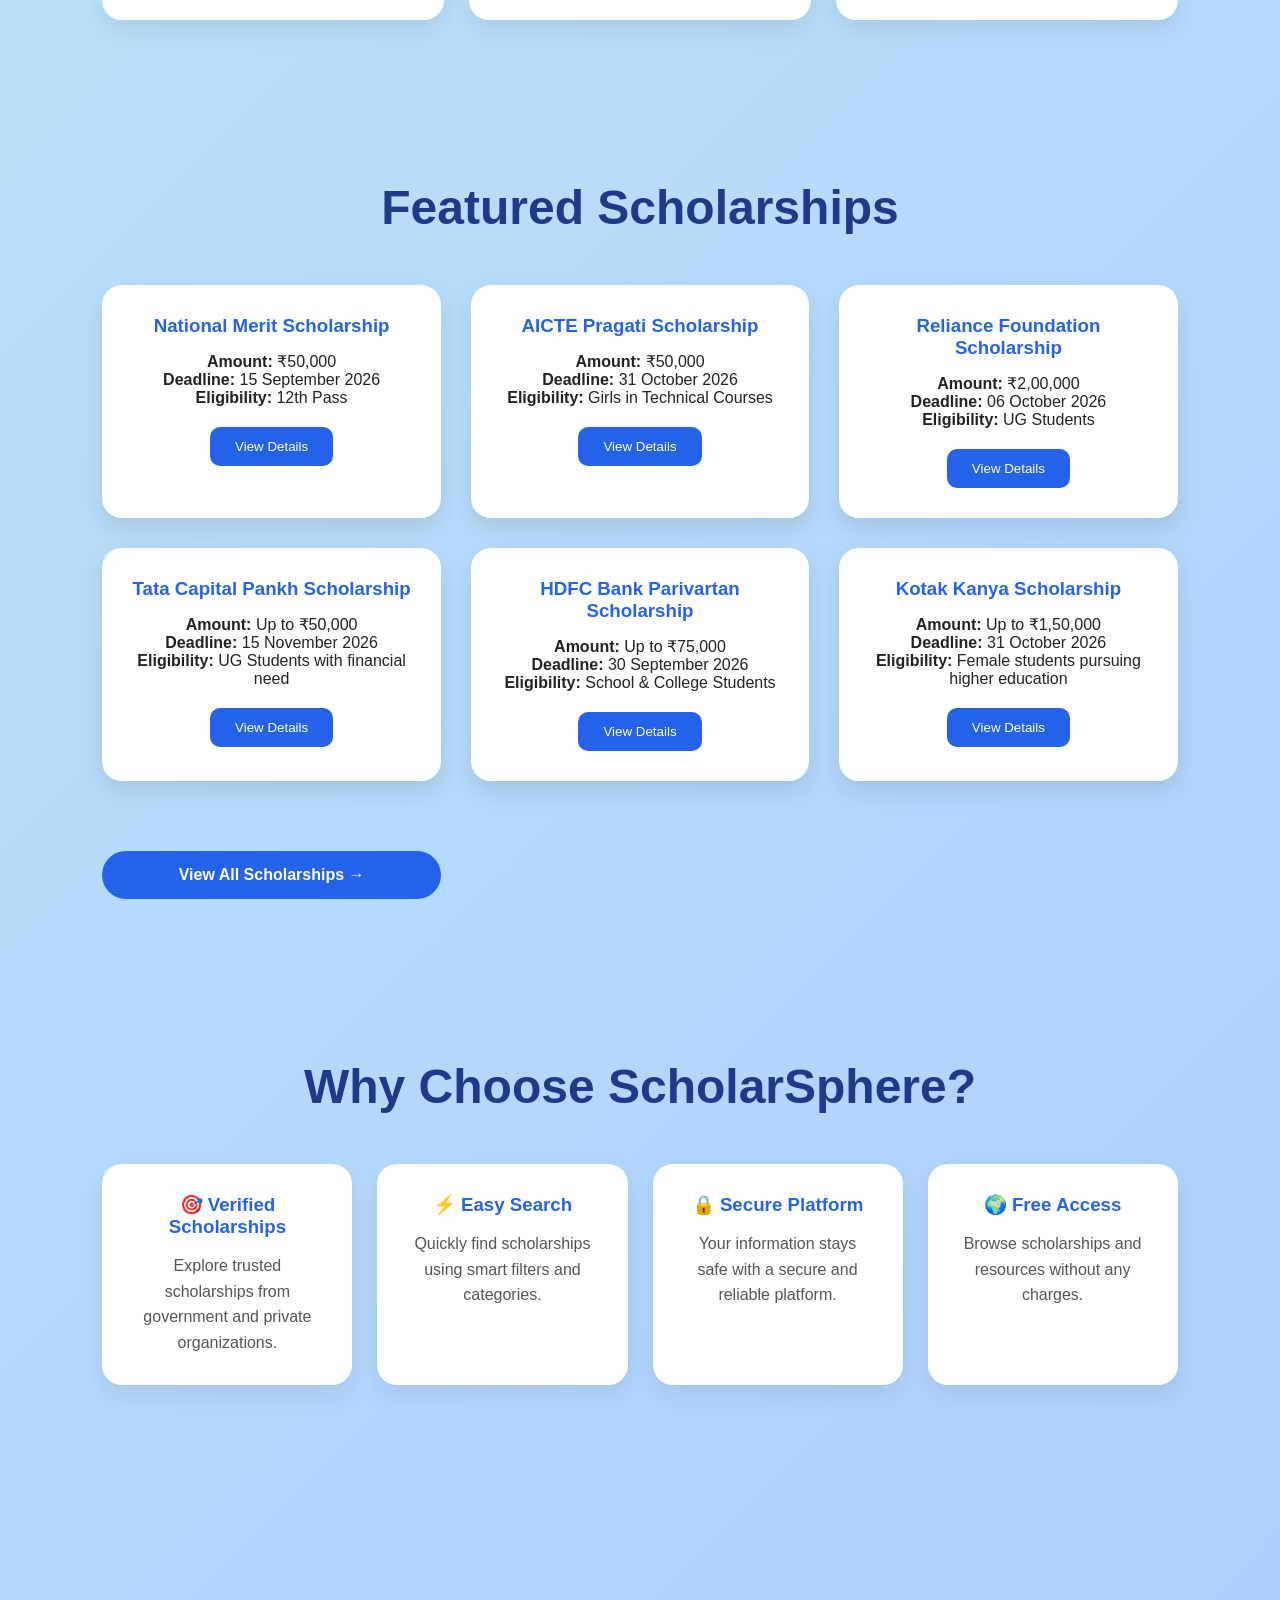
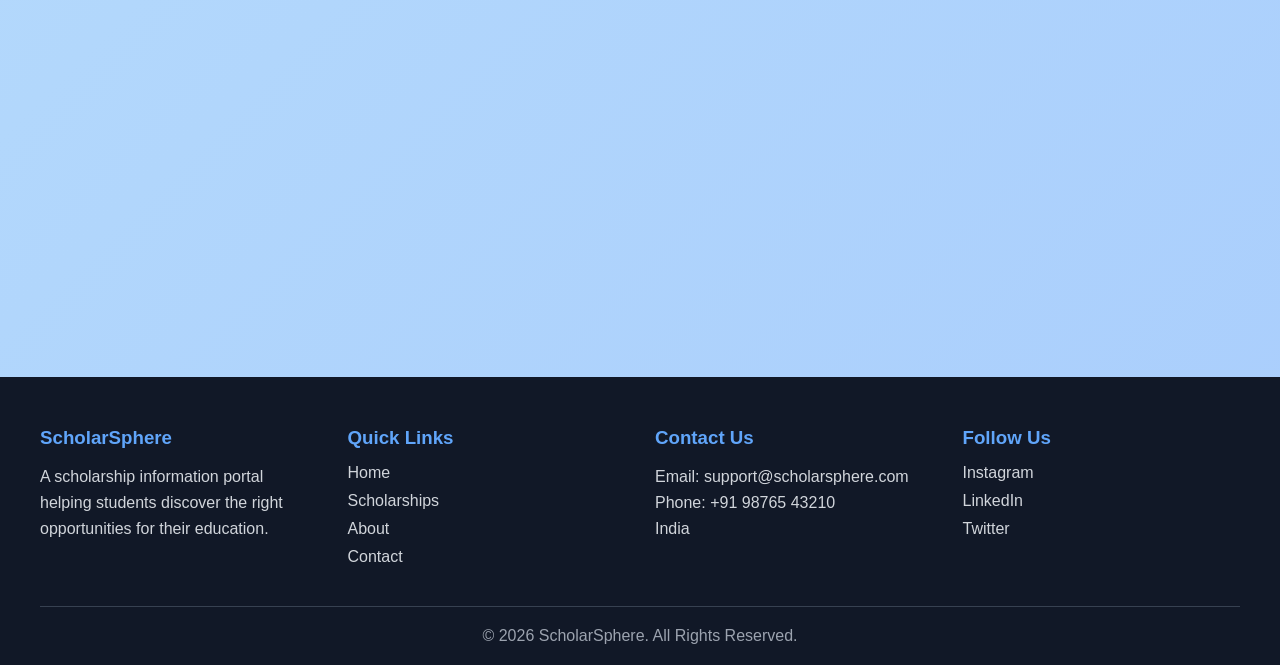
==== commit d32c4751: "Update index.html" ====
--- a/index.html
+++ b/index.html
@@ -389,7 +389,7 @@
 
 </div>
 
-
+<script src="script.js"></script>
 
 <div class="footer-bottom">
 
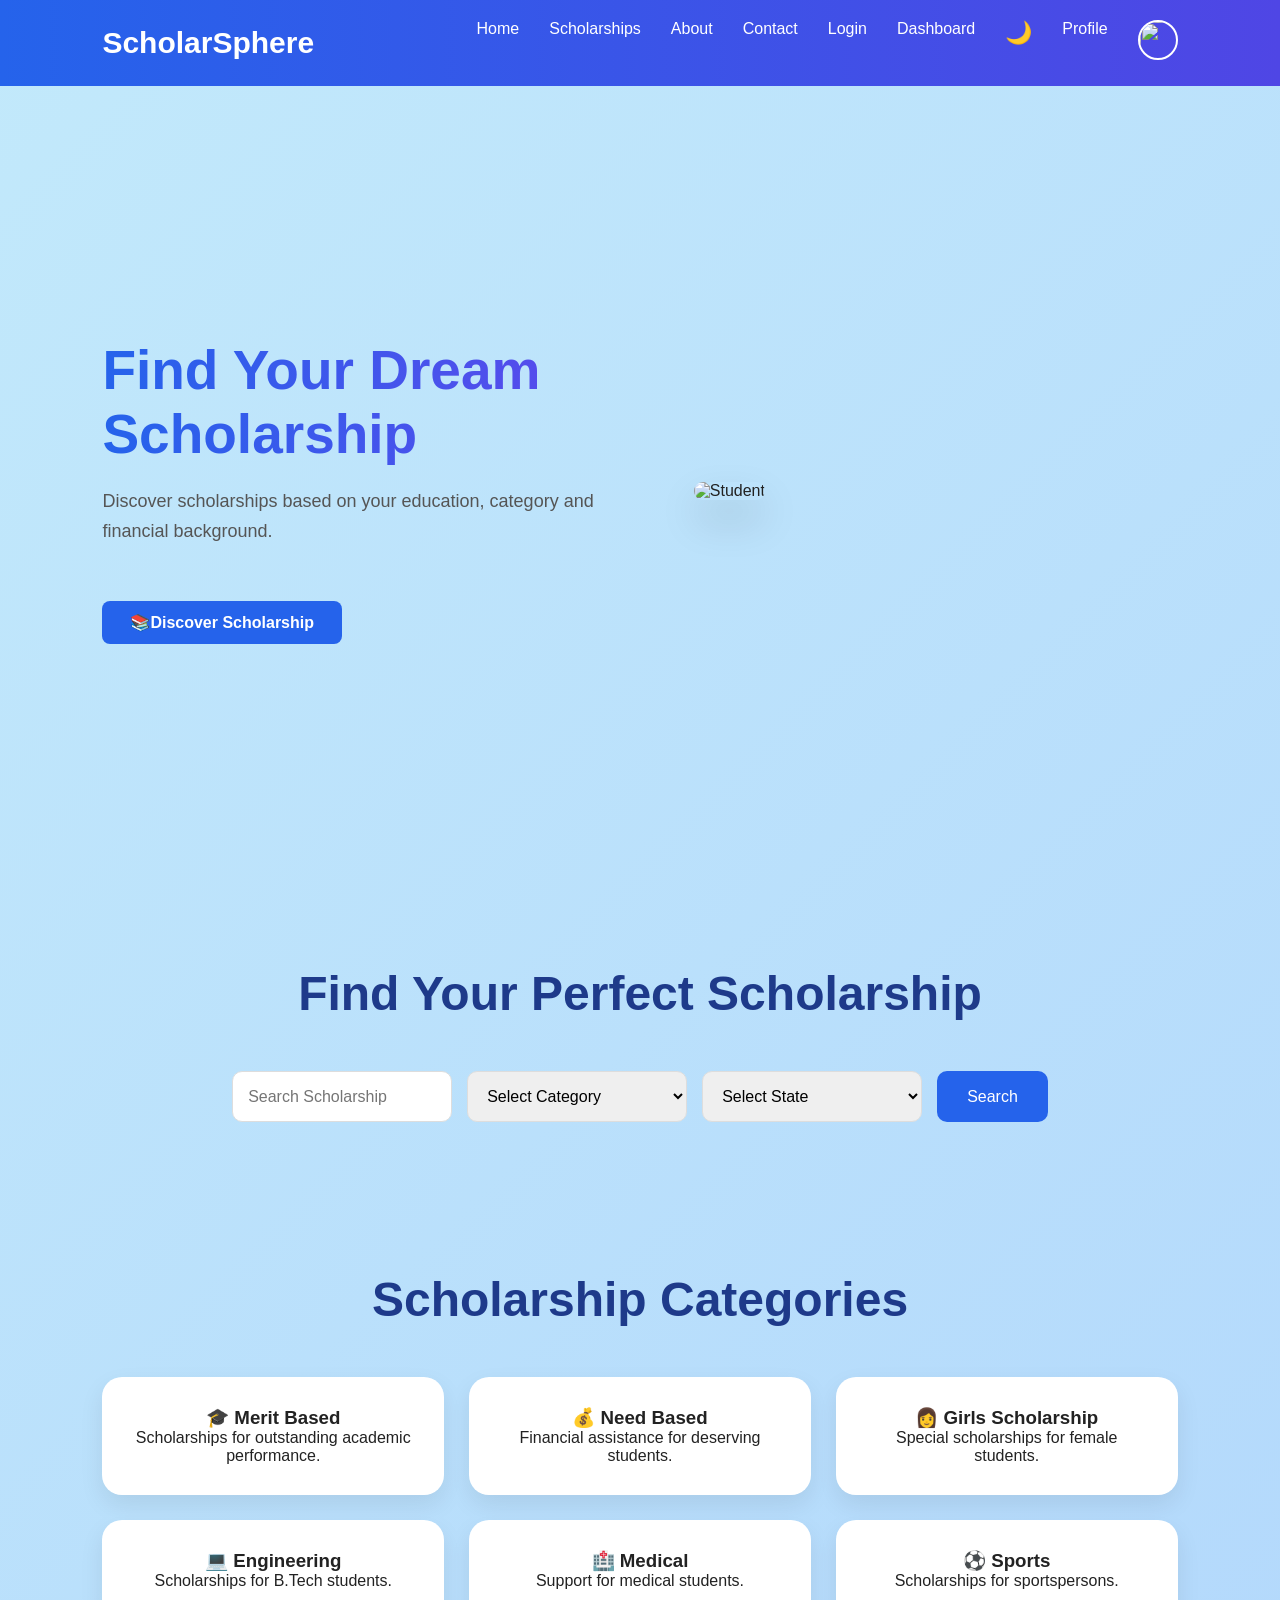
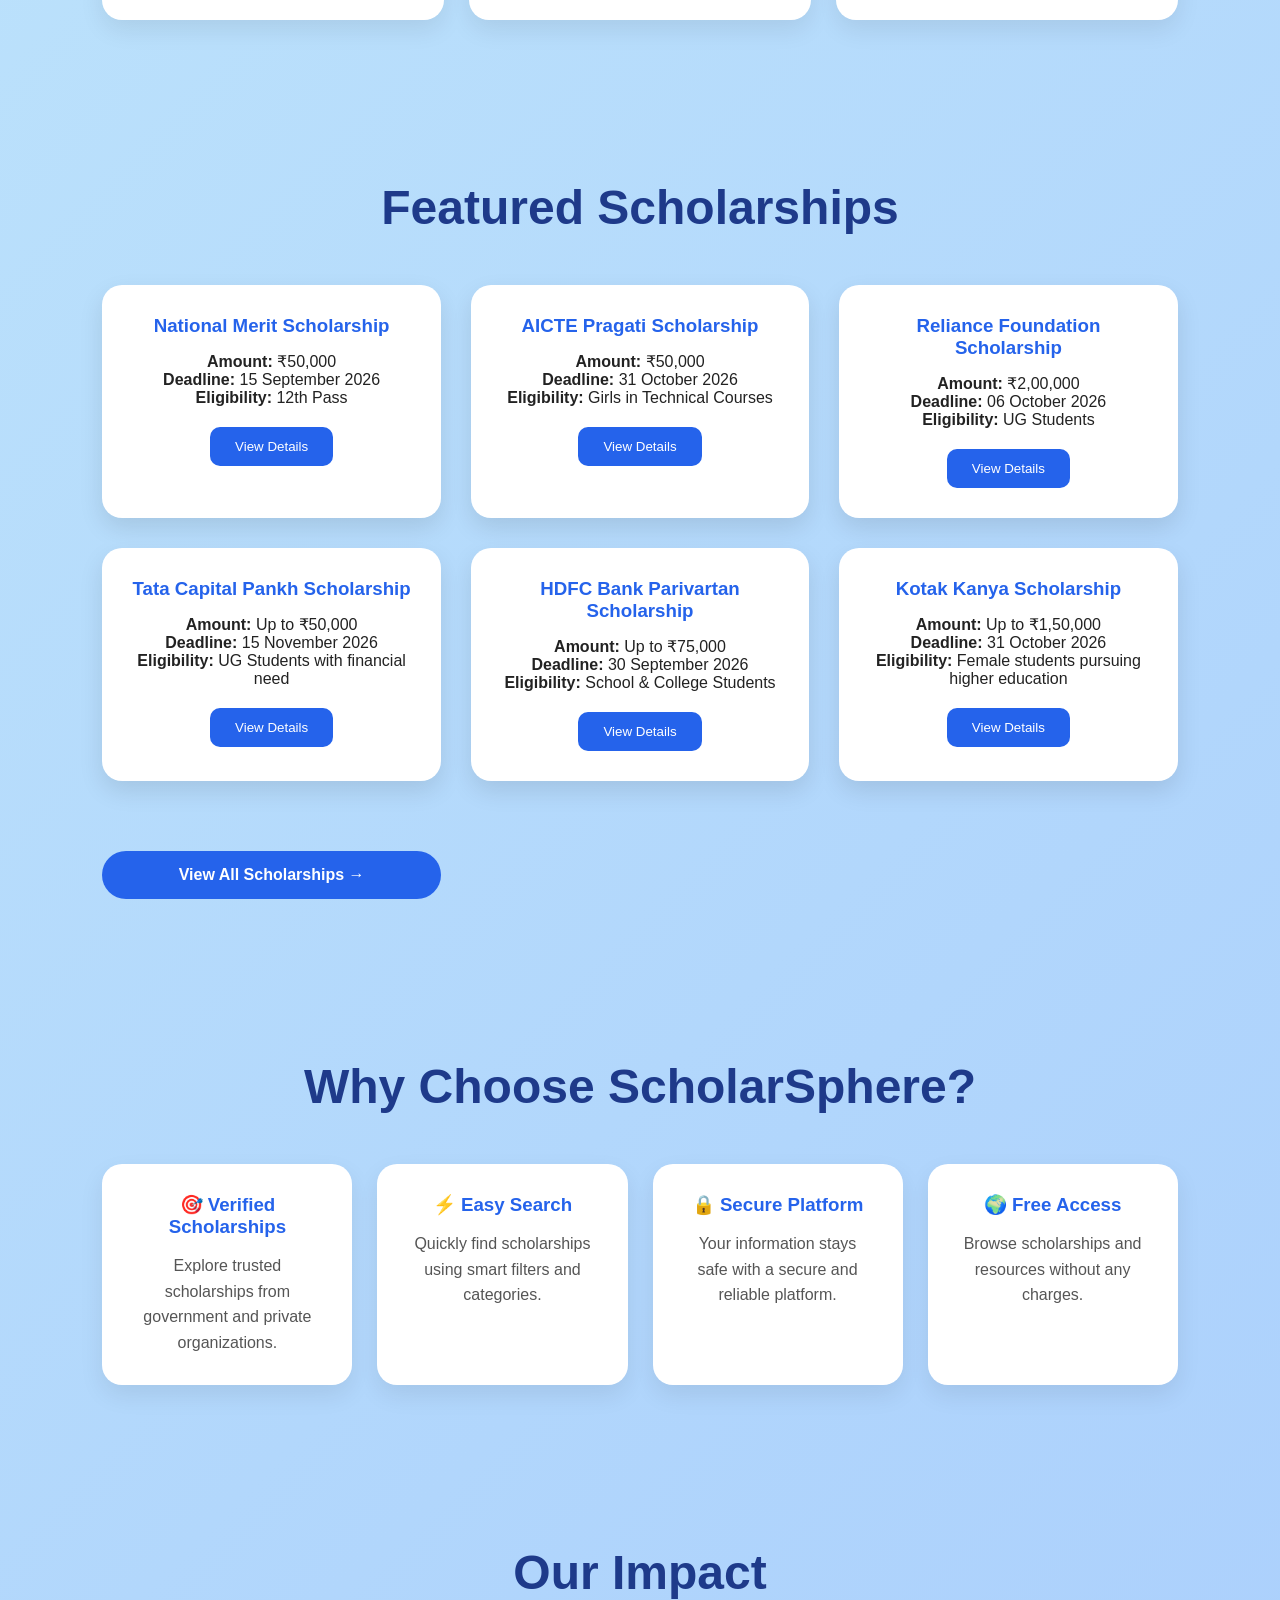
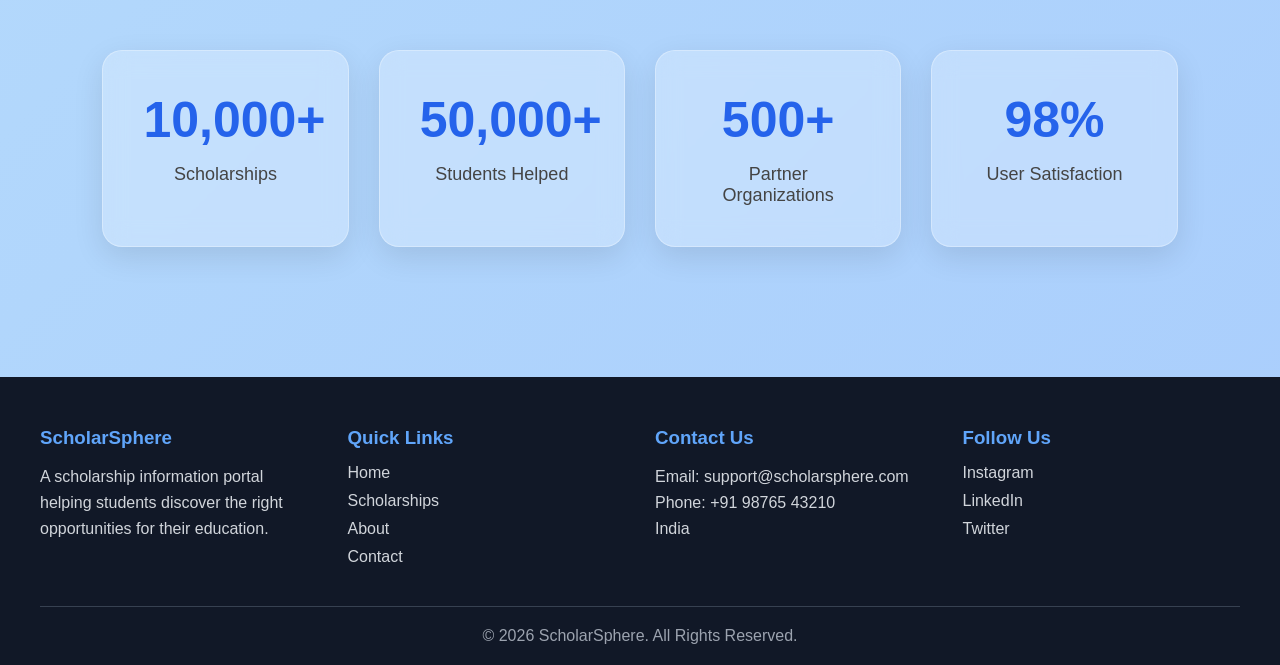
==== commit 934d088c: "Update index.html" ====
--- a/index.html
+++ b/index.html
@@ -60,7 +60,7 @@
 
 <li>
     <a href="profile.html">
-        <img src="images/profile.png" id="navProfileImage" class="nav-profile">
+       <img src="profile.png" id="navProfileImage" class="nav-profile">
     </a>
 </li>
 </ul>
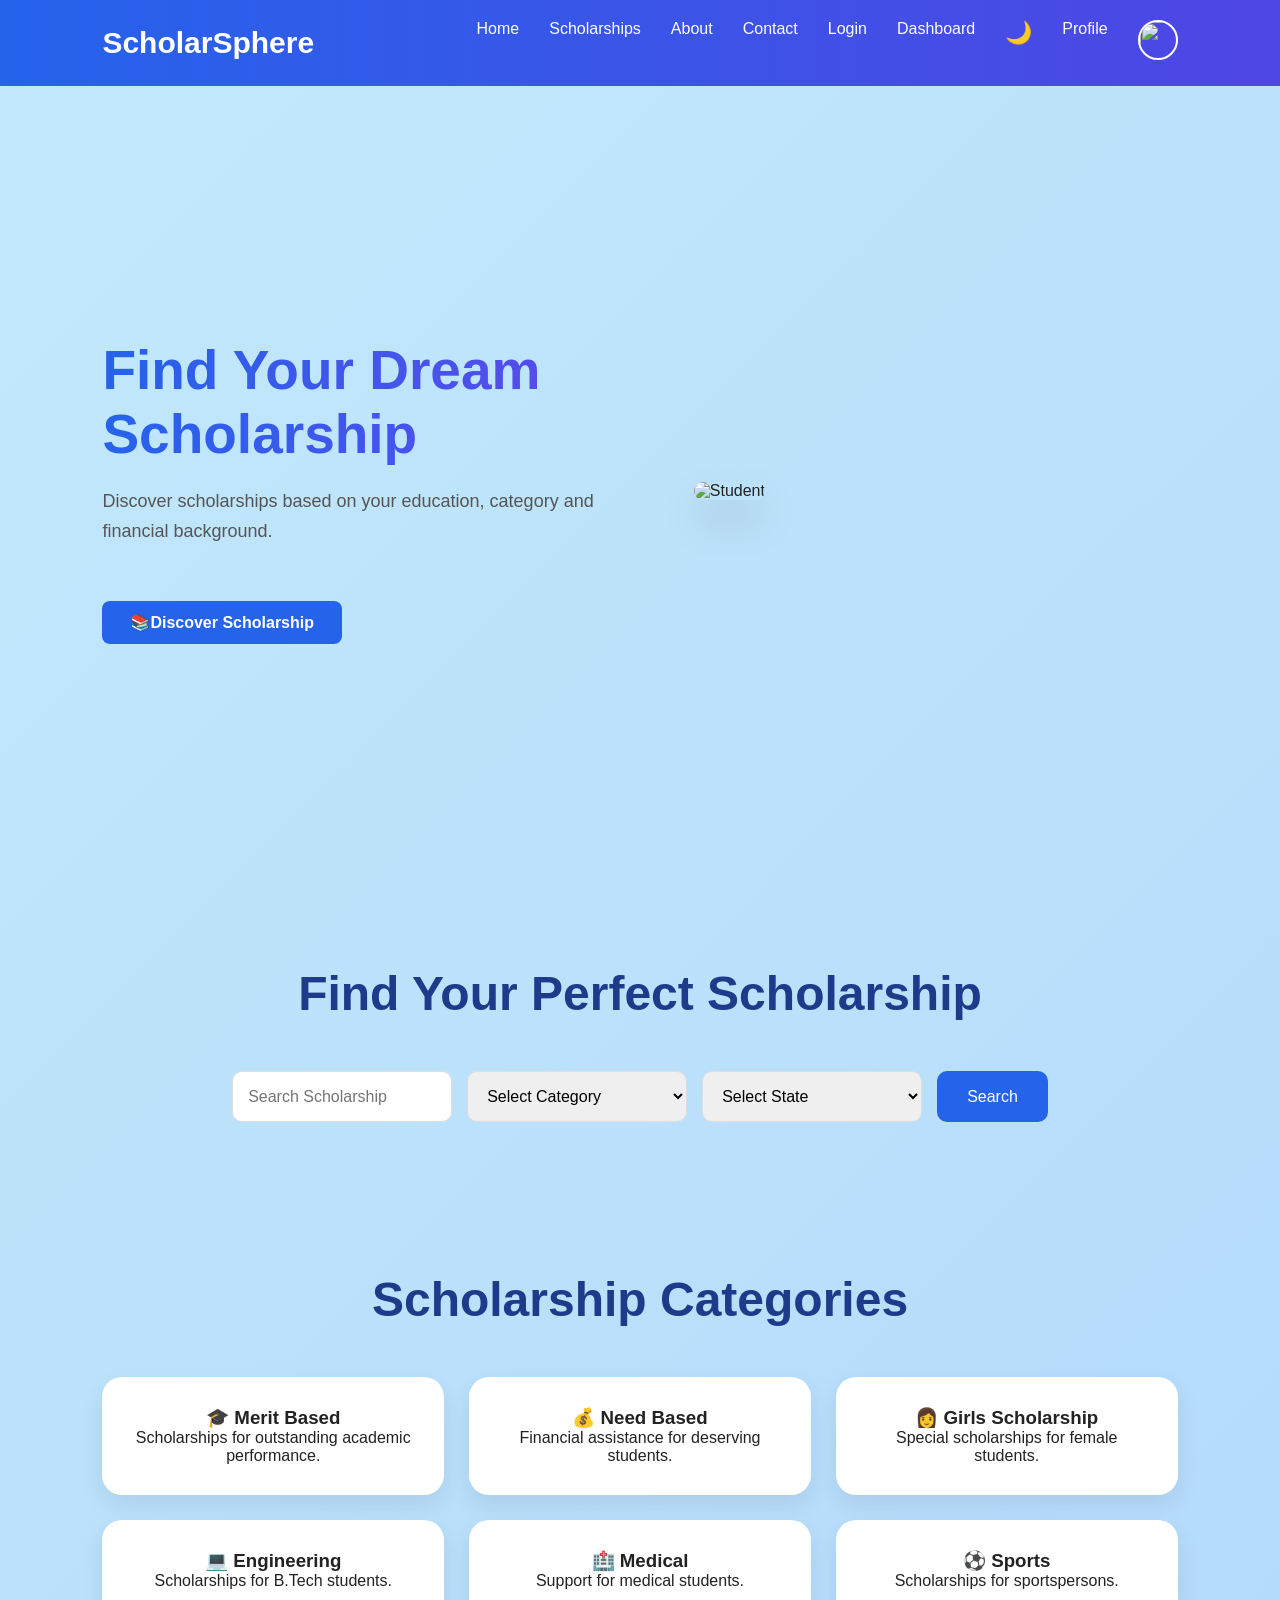
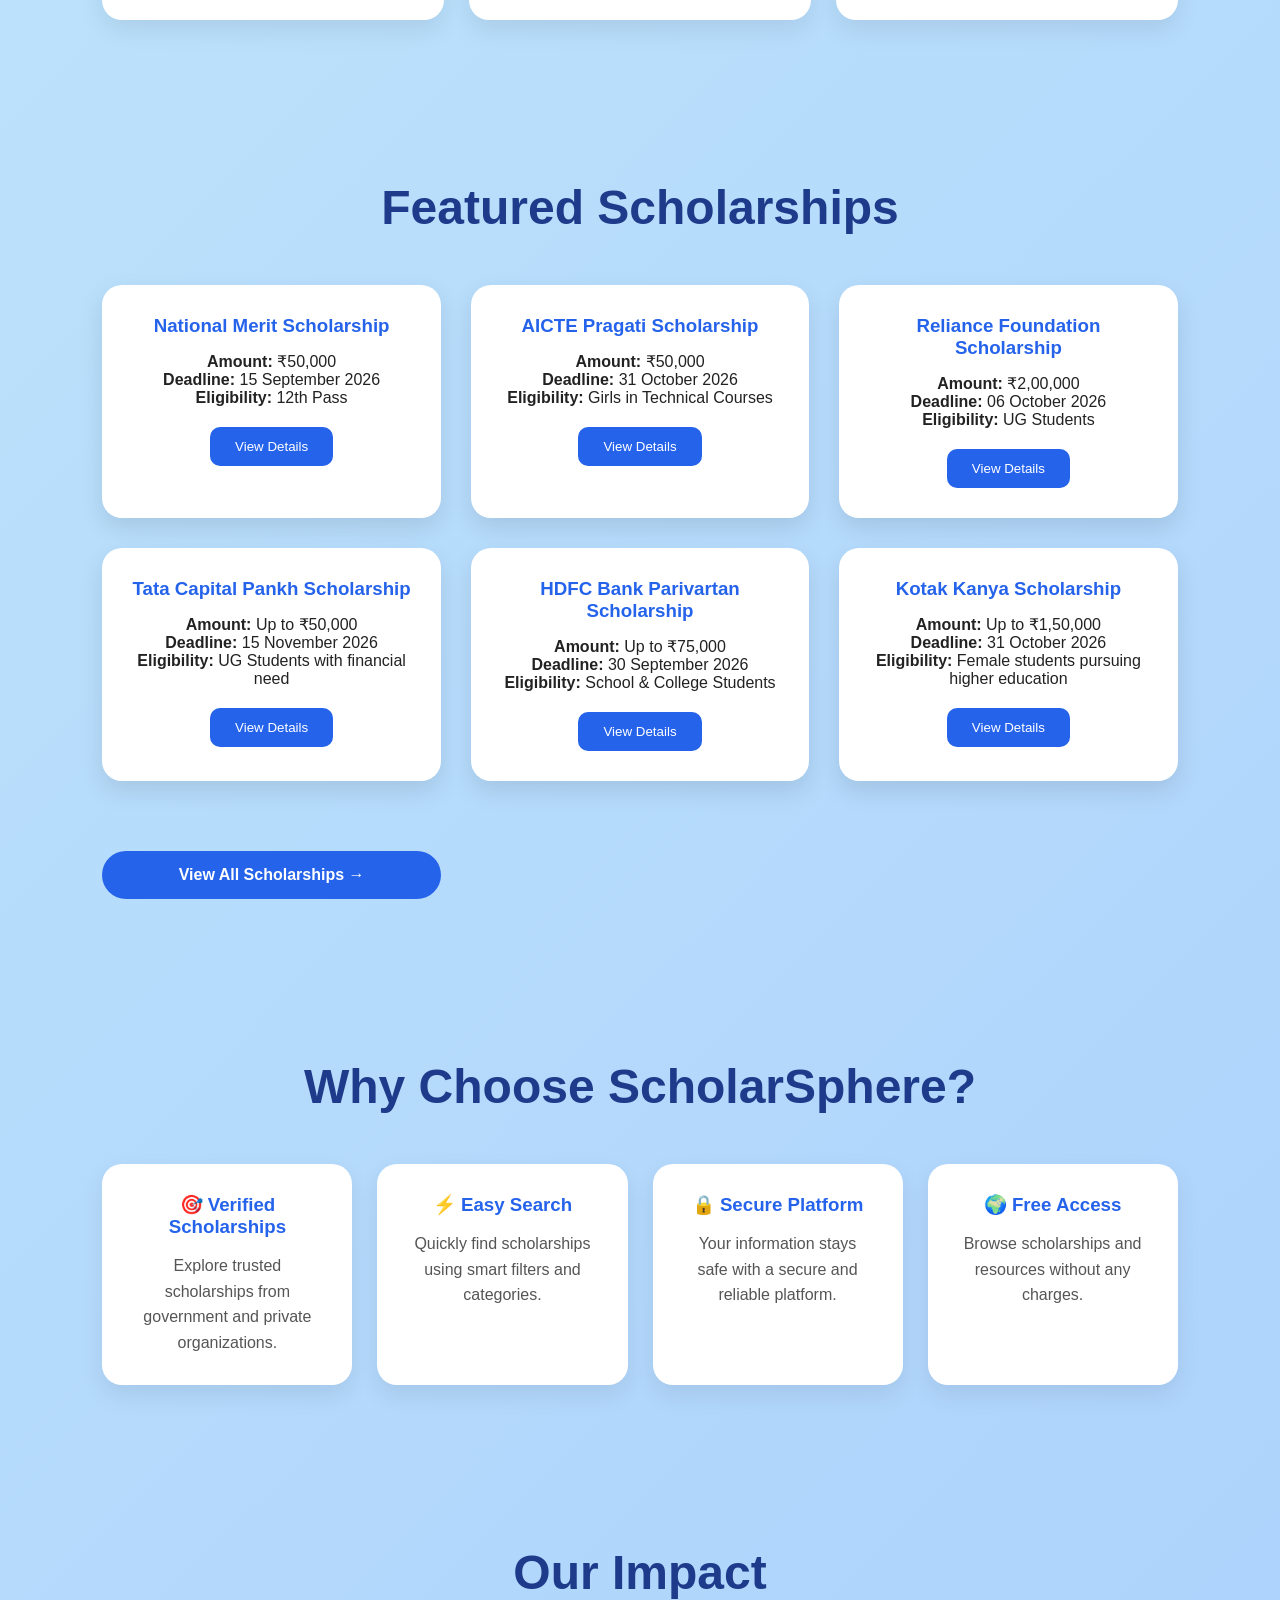
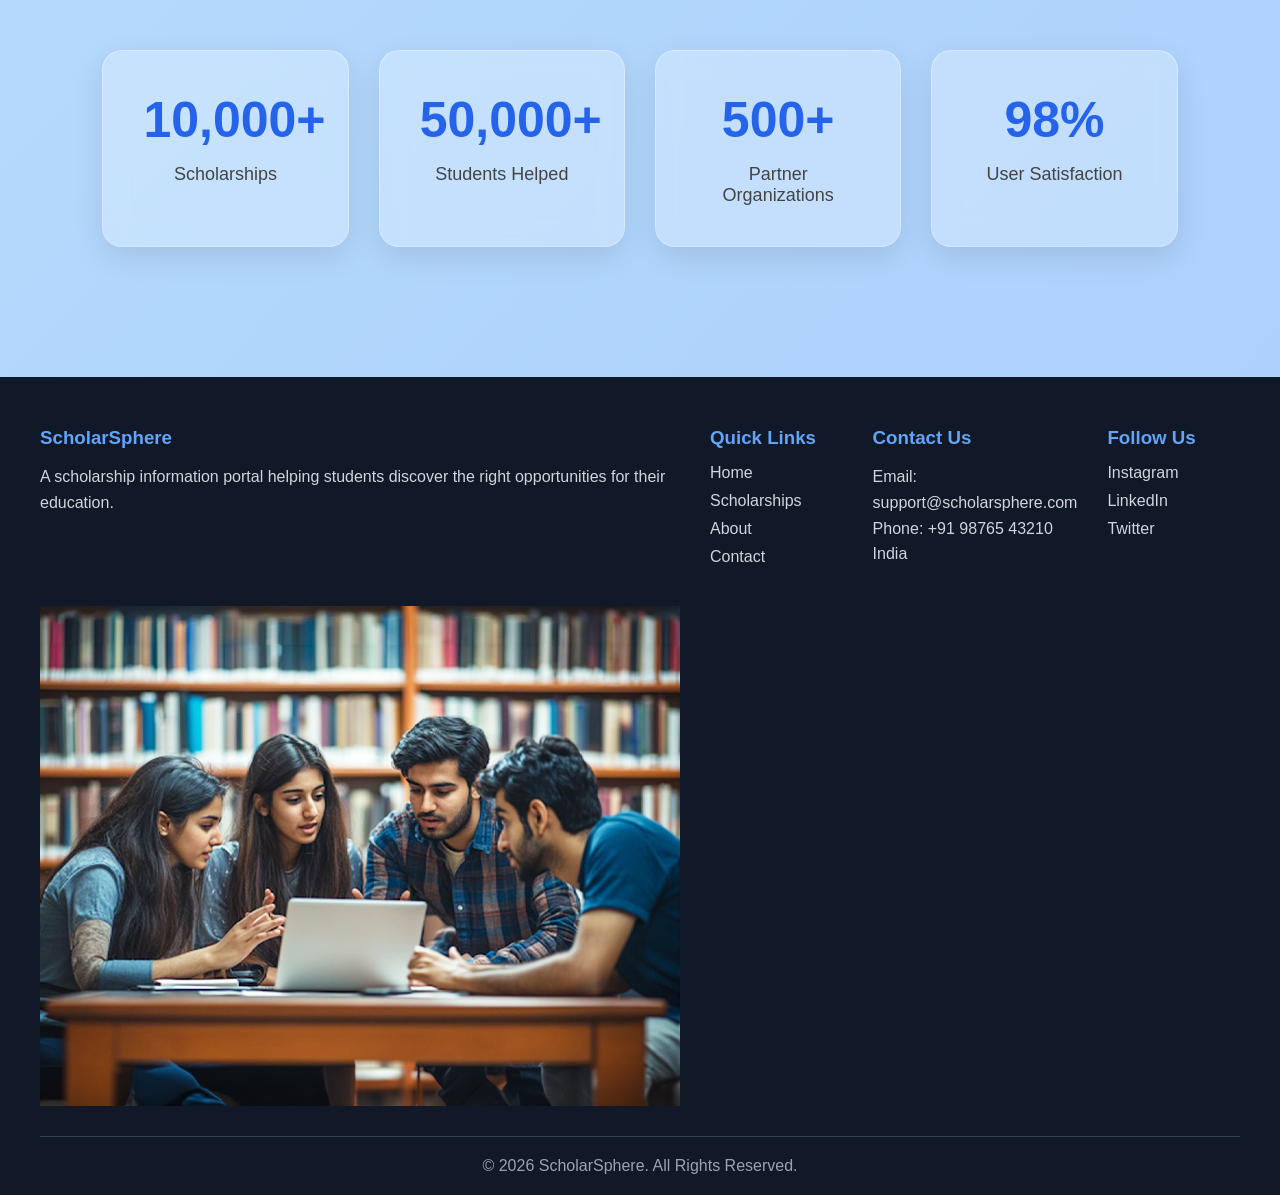
==== commit 59e9f277: "Fix HTML encoding issues in index.html" ====
--- a/index.html
+++ b/index.html
@@ -386,7 +386,7 @@
 
 </div>
 
-
+<img src="student.png" alt="Student">
 </div>
 
 <script src="script.js"></script>
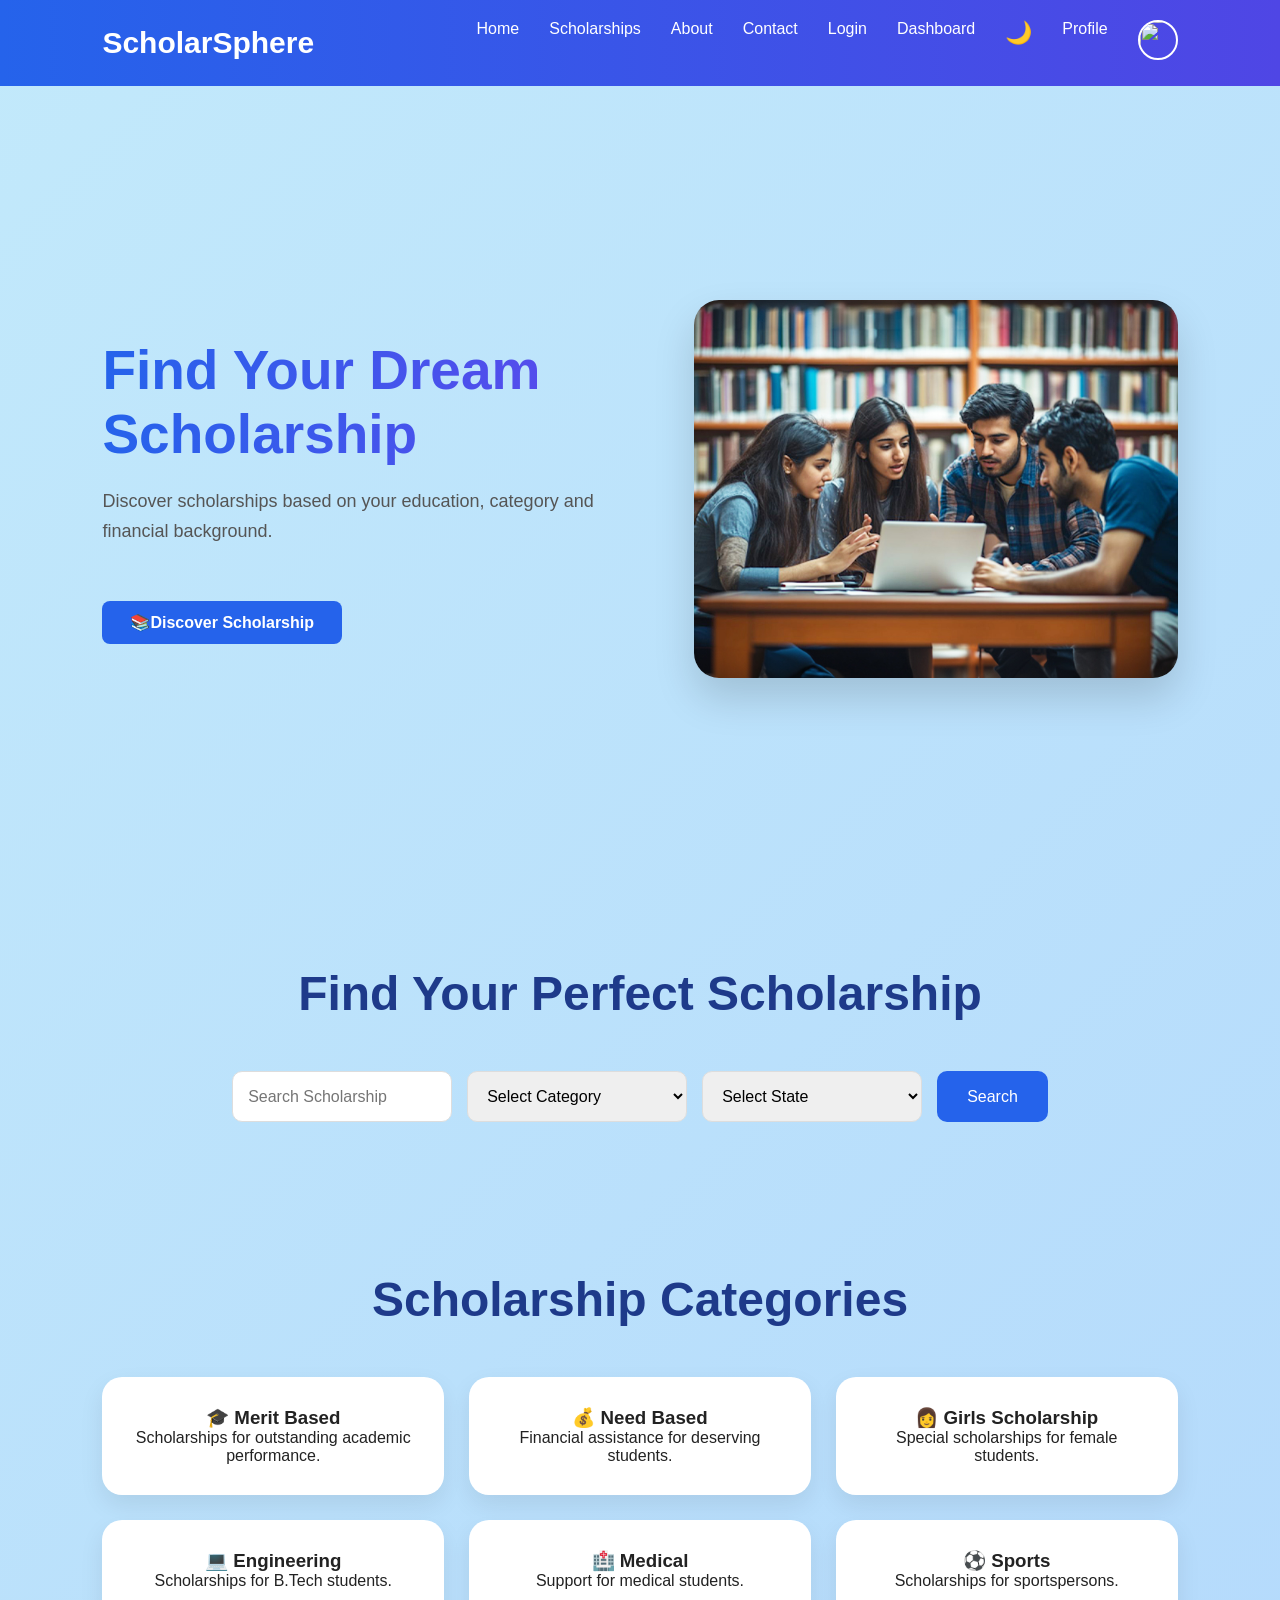
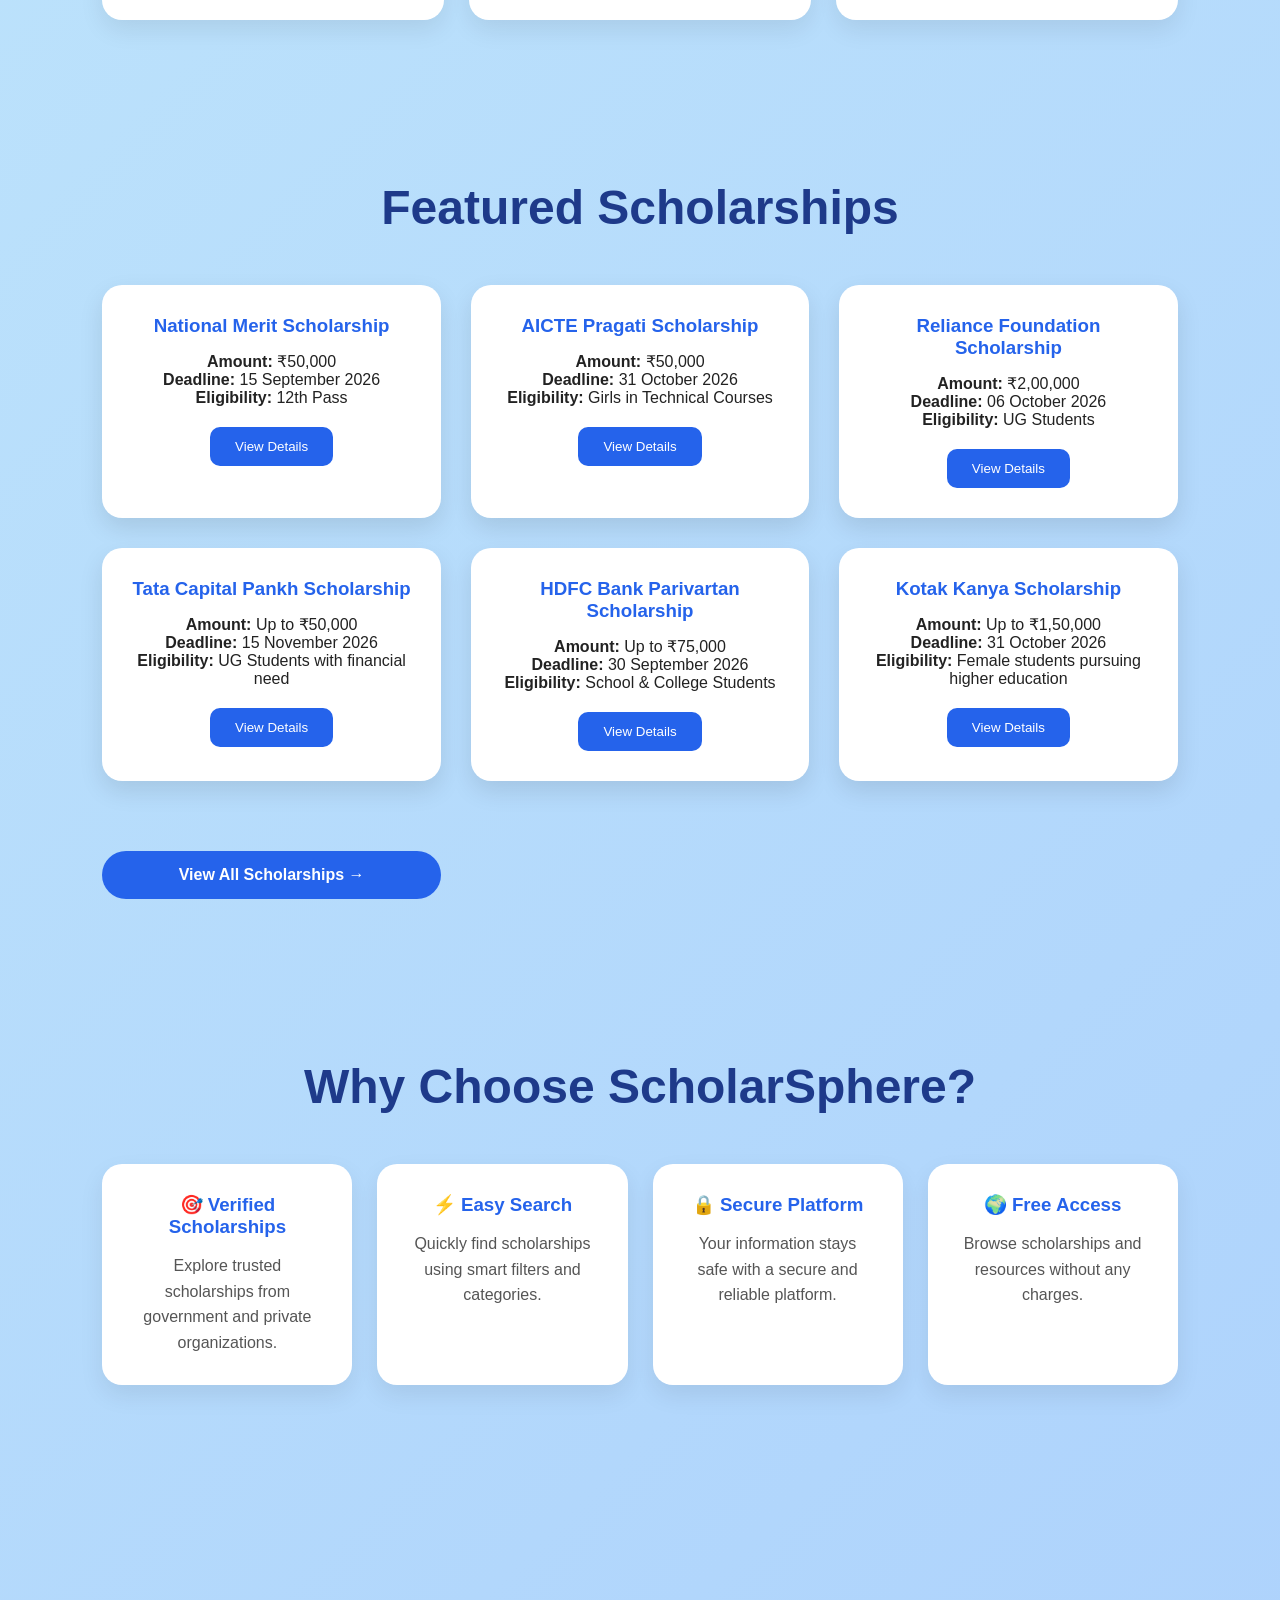
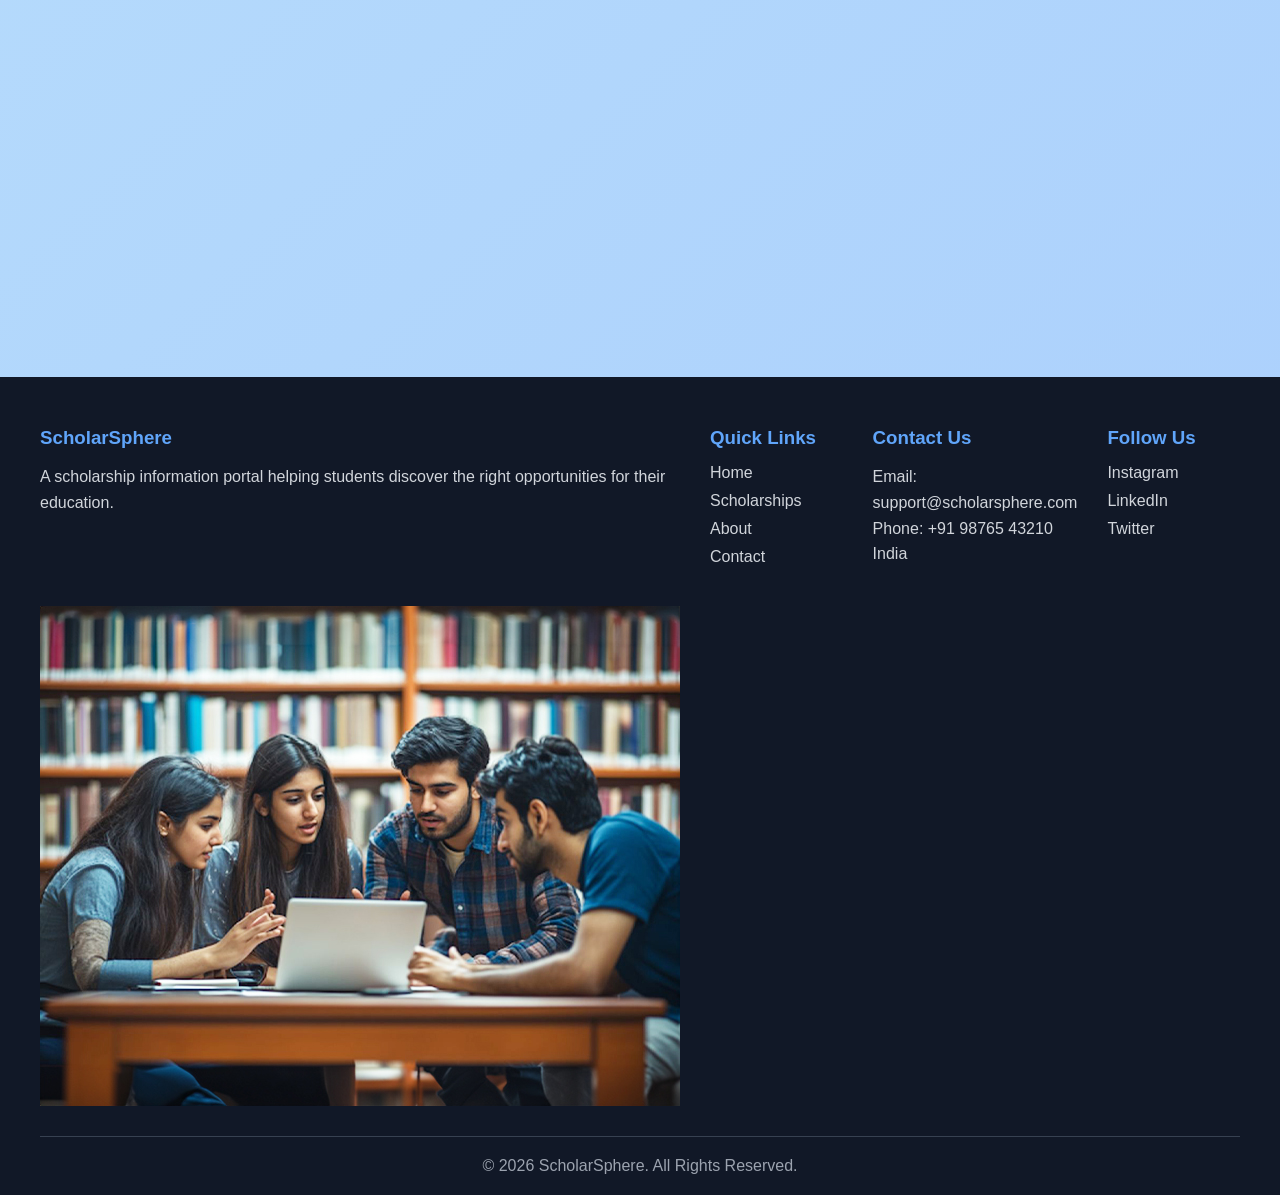
==== commit 7f7e9301: "Update index.html" ====
--- a/index.html
+++ b/index.html
@@ -88,7 +88,7 @@
 
 <div class="hero-image">
 
-<img src="images/student.png" alt="Student">
+<img src="student.png" alt="Student">
 
 </div>
 
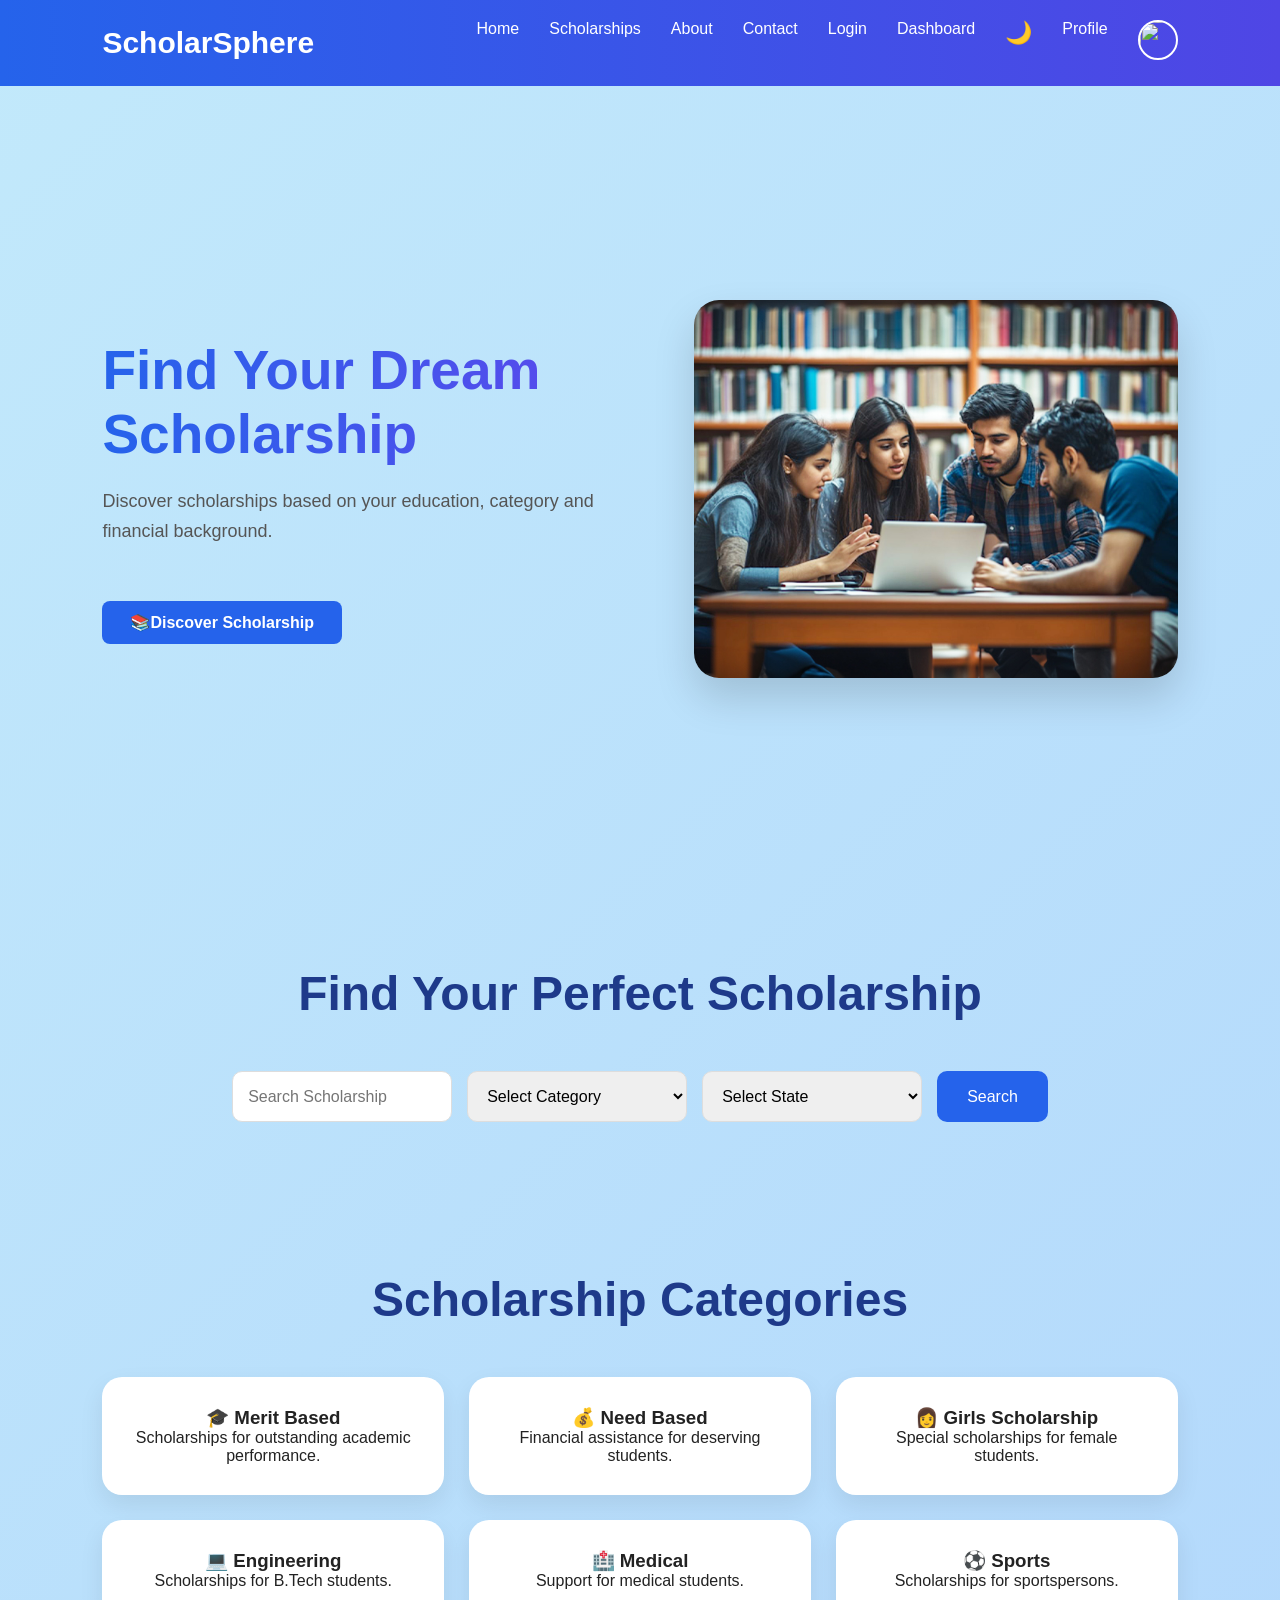
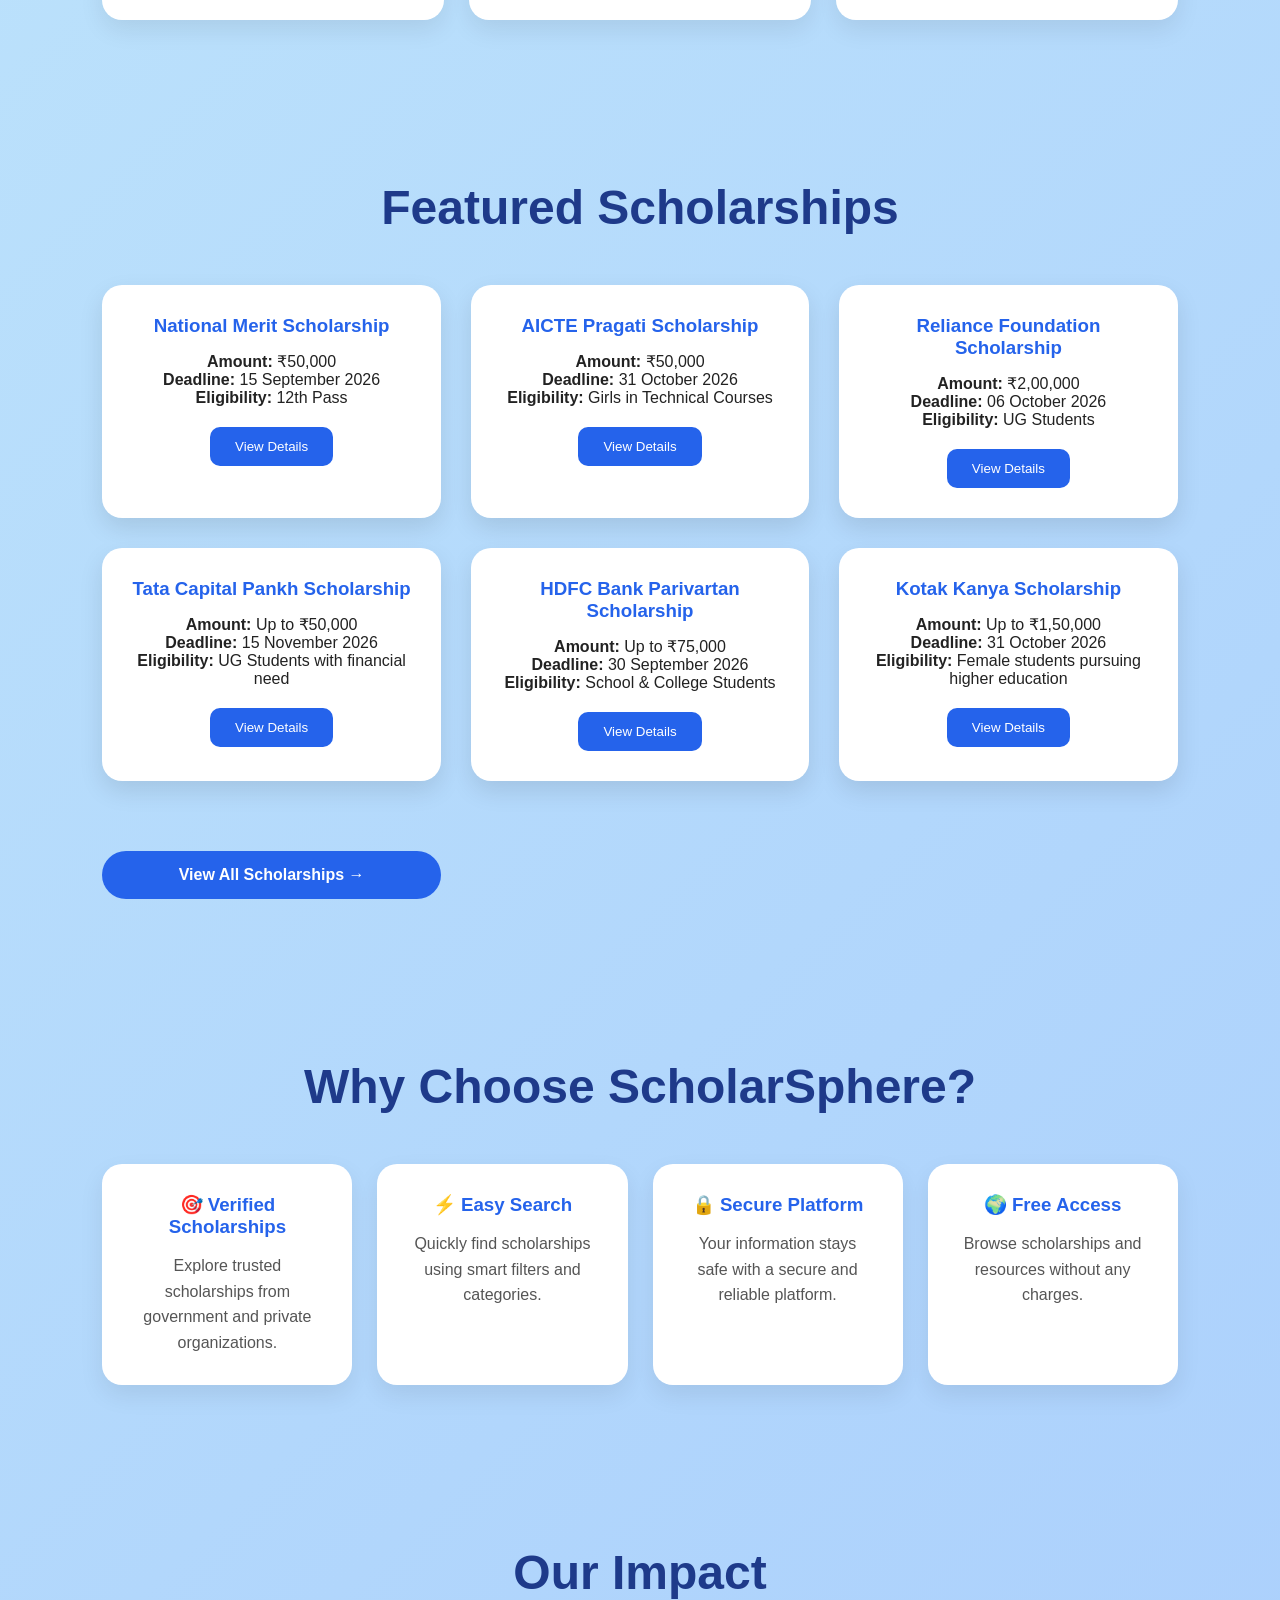
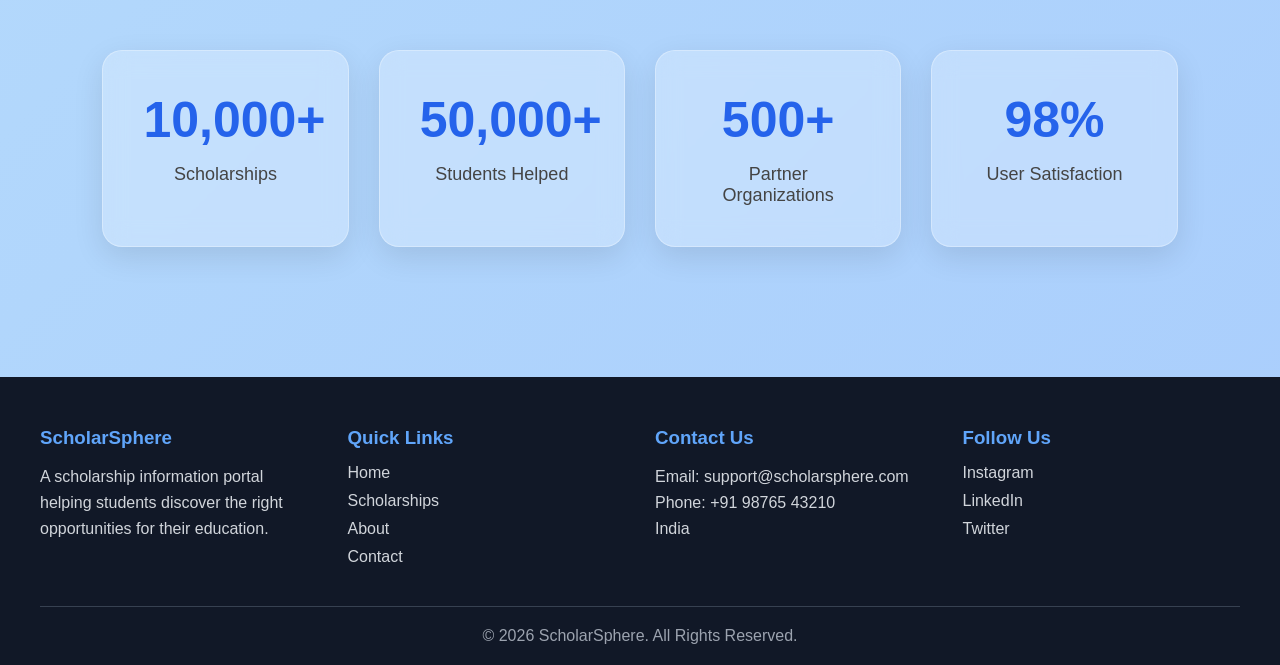
==== commit 5d92645a: "Update index.html" ====
--- a/index.html
+++ b/index.html
@@ -386,7 +386,7 @@
 
 </div>
 
-<img src="student.png" alt="Student">
+
 </div>
 
 <script src="script.js"></script>
